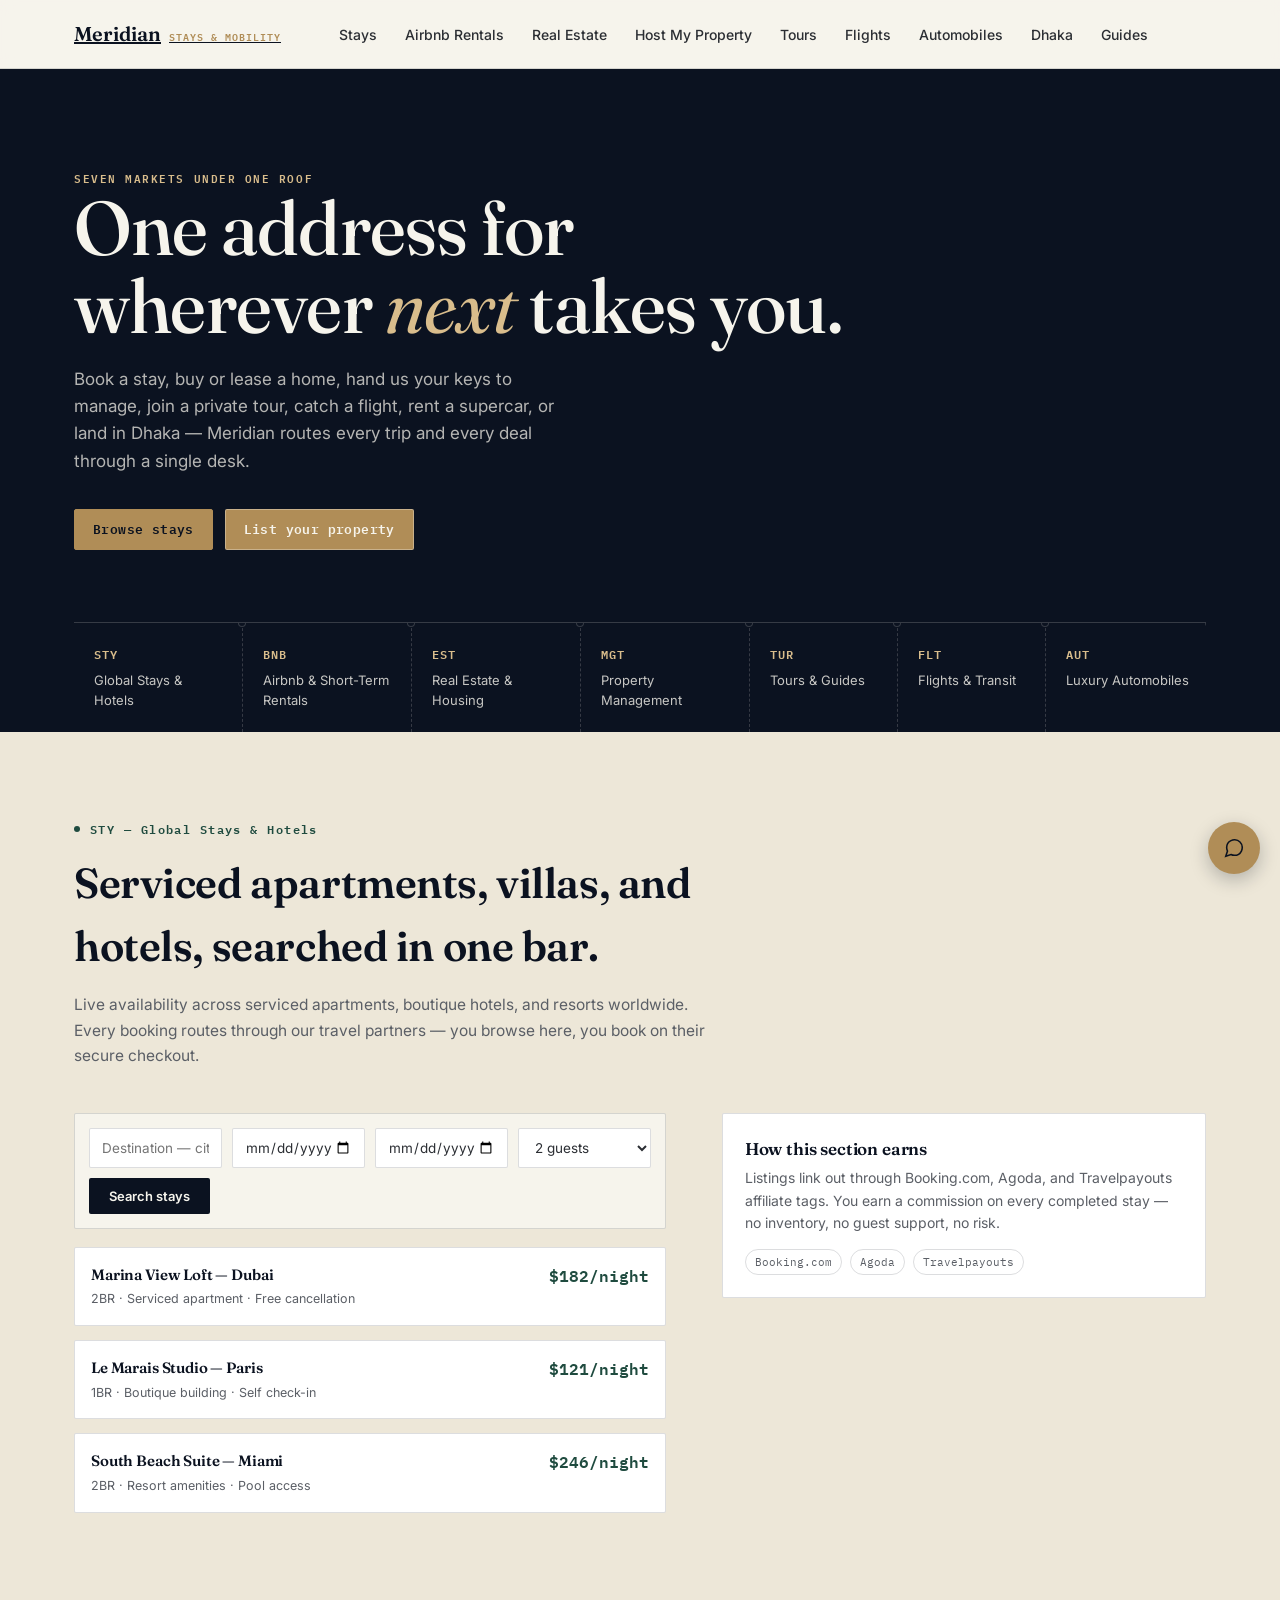
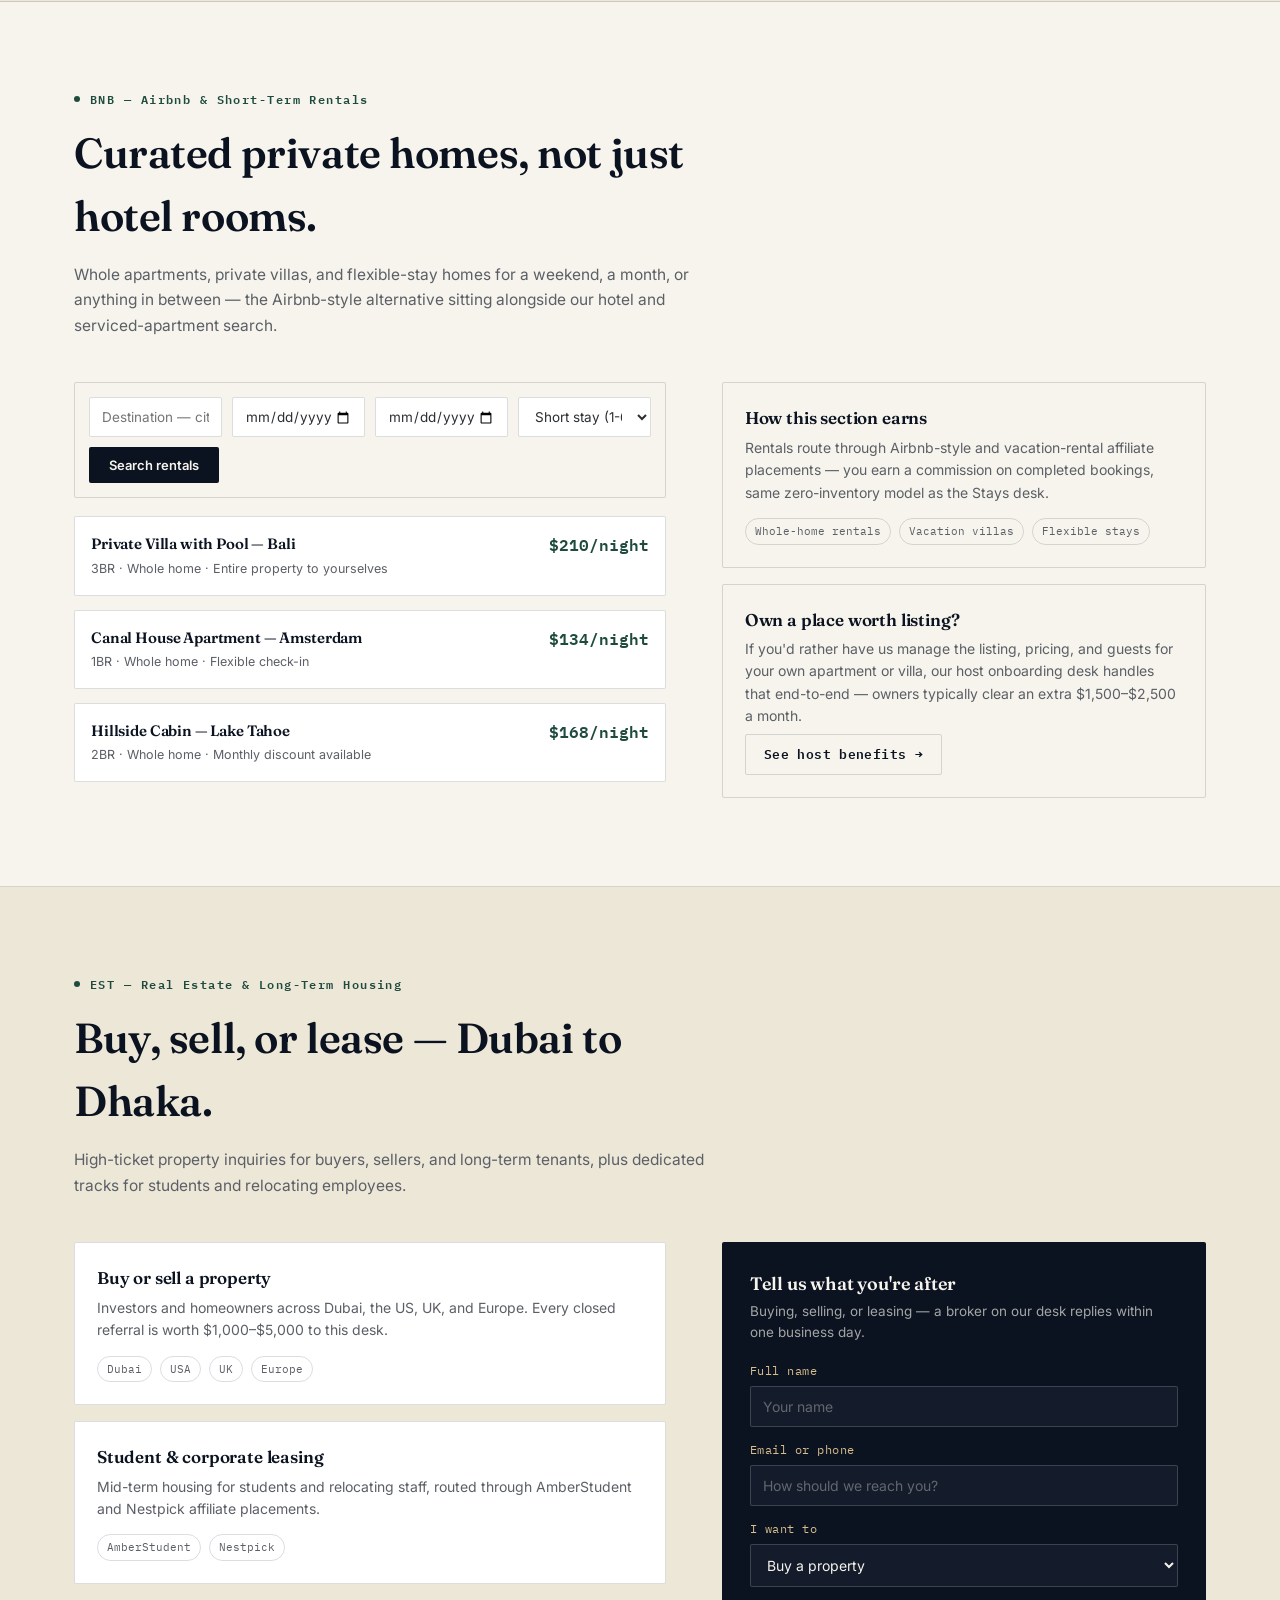
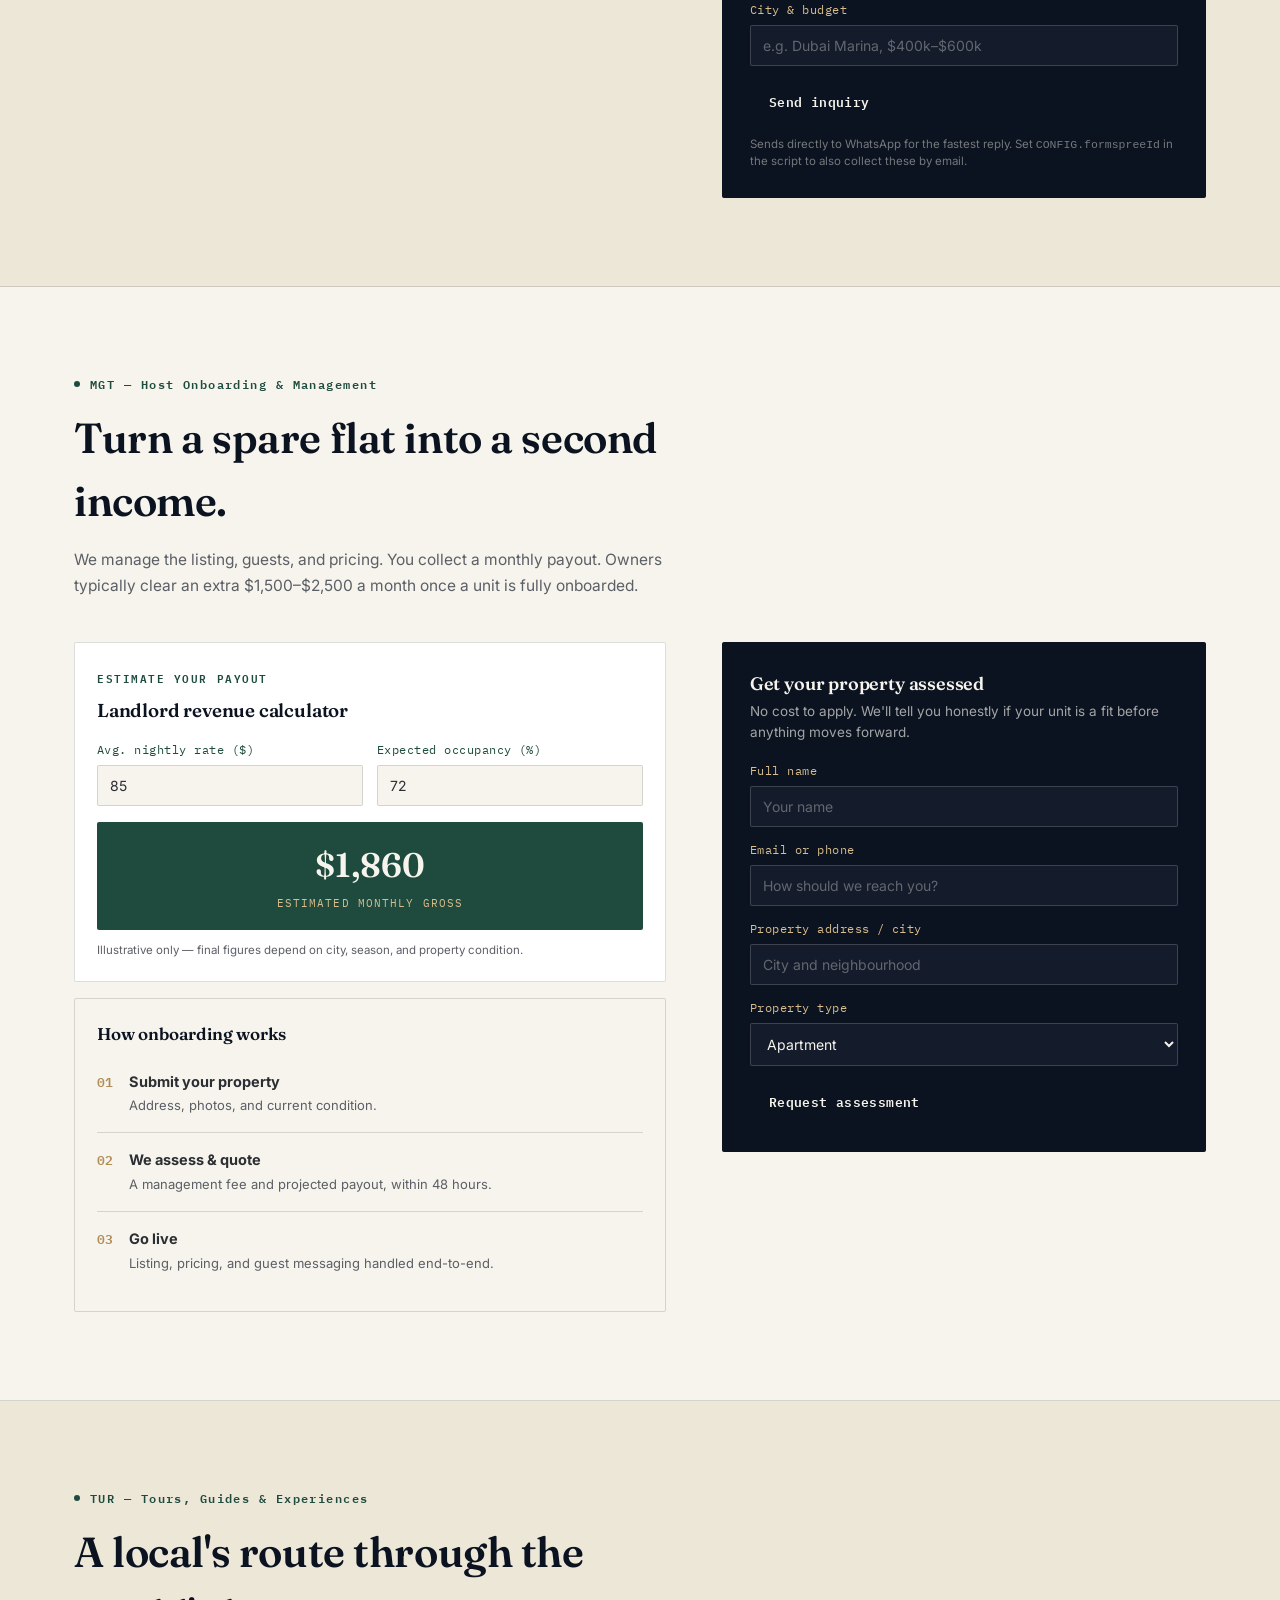
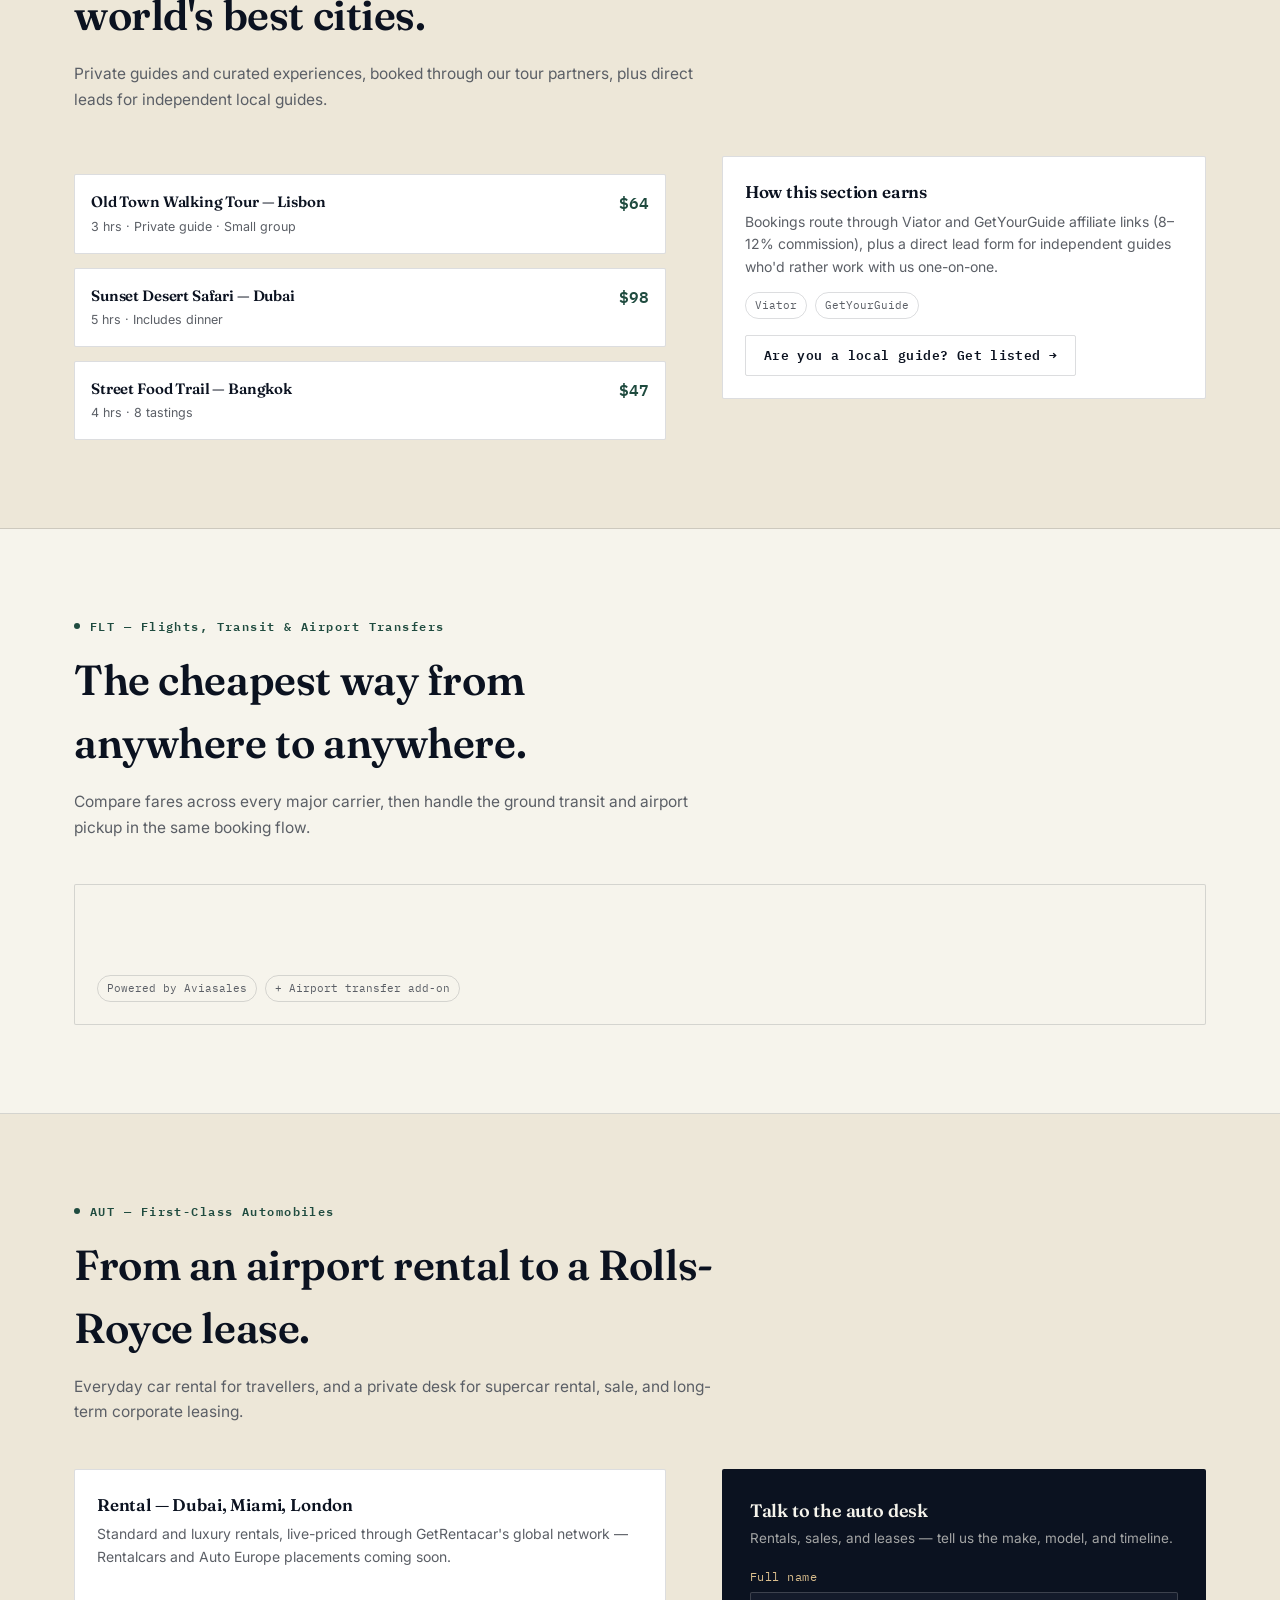
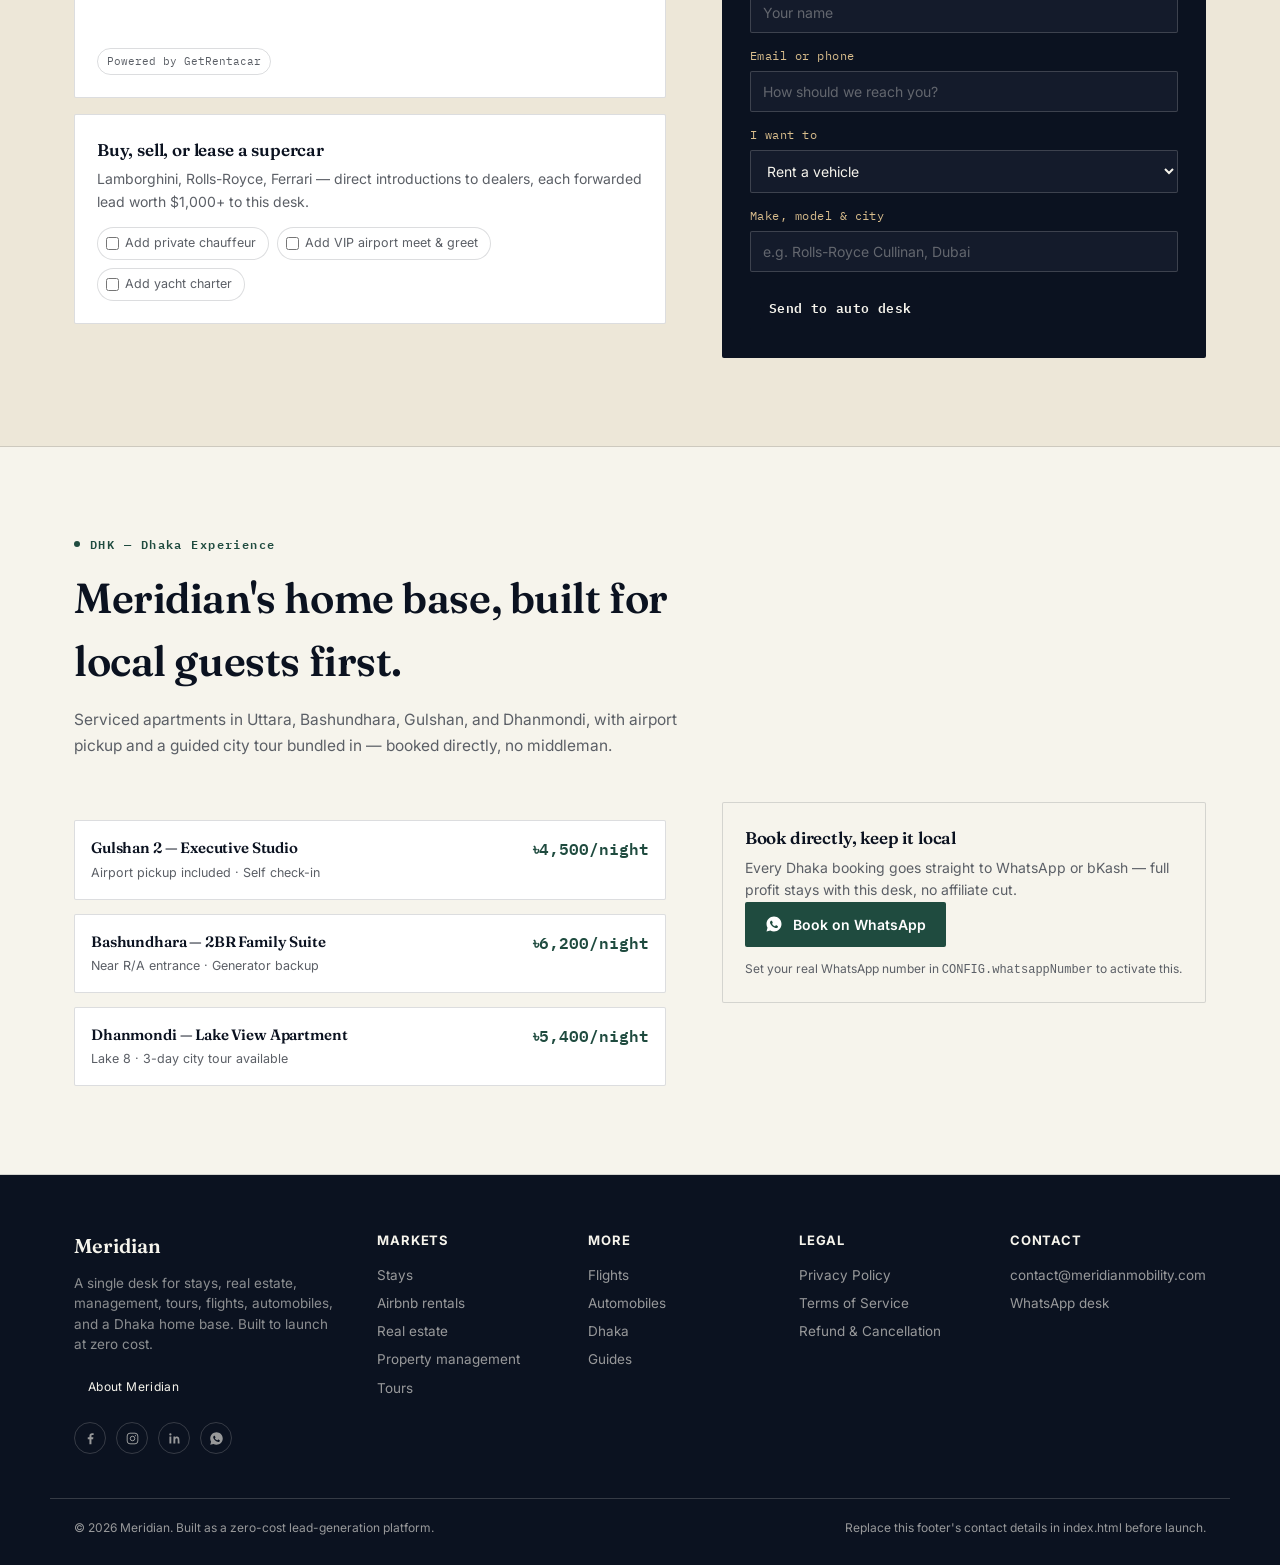
==== blog/index.html @ ae3a8603 "Updated blog folder" ====
<!DOCTYPE html>
<html lang="en">
<head>
<meta charset="UTF-8" />
<meta name="viewport" content="width=device-width, initial-scale=1.0, viewport-fit=cover" />
<title>Meridian — Global Stays, Real Estate &amp; Mobility</title>
<meta name="description" content="Seven markets, one address. Global stays, real estate, property management, tours, flights, luxury automobiles, and a Dhaka home base." />
<meta name="theme-color" content="#0B1220" />
<link rel="manifest" href="manifest.json" />
<link rel="icon" href="icon-192.png" />
<link rel="apple-touch-icon" href="icon-192.png" />
<meta name="apple-mobile-web-app-capable" content="yes" />
<meta name="apple-mobile-web-app-status-bar-style" content="black-translucent" />
<link rel="preconnect" href="https://fonts.googleapis.com" />
<link rel="preconnect" href="https://fonts.gstatic.com" crossorigin />
<link href="https://fonts.googleapis.com/css2?family=Fraunces:ital,opsz,wght@0,9..144,400;0,9..144,600;1,9..144,500&family=Inter:wght@400;500;600;700&family=IBM+Plex+Mono:wght@500;600&display=swap" rel="stylesheet" />
<style>
/* ============================================================
   DESIGN TOKENS
   Rename "Meridian" via find/replace to change brand identity.
   ============================================================ */
:root{
  --ink:#0B1220;
  --ink-soft:#141B2B;
  --paper:#F6F4EC;
  --paper-dim:#EDE7D8;
  --brass:#B08D57;
  --brass-light:#D9BD8C;
  --emerald:#1F4B3F;
  --emerald-light:#2F6B58;
  --slate:#2B2E33;
  --slate-soft:#5B5F66;
  --rule: rgba(11,18,32,0.14);
  --rule-light: rgba(246,244,236,0.18);
  --radius: 2px;
  --display: 'Fraunces', serif;
  --body: 'Inter', -apple-system, sans-serif;
  --mono: 'IBM Plex Mono', monospace;
}

*{box-sizing:border-box; margin:0; padding:0;}
html{scroll-behavior:smooth;}
@media (prefers-reduced-motion: reduce){
  html{scroll-behavior:auto;}
  *{animation-duration:0.001ms !important; animation-iteration-count:1 !important; transition-duration:0.001ms !important;}
}
body{
  font-family:var(--body);
  background:var(--paper);
  color:var(--slate);
  line-height:1.5;
  -webkit-font-smoothing:antialiased;
  padding-bottom:64px; /* space for mobile bottom nav */
}
@media (min-width:900px){ body{ padding-bottom:0; } }

img{max-width:100%; display:block;}
a{color:inherit;}
button{font-family:inherit; cursor:pointer;}
:focus-visible{outline:2px solid var(--brass); outline-offset:2px;}

.wrap{max-width:1180px; margin:0 auto; padding:0 24px;}
.eyebrow{
  font-family:var(--mono); font-size:11px; letter-spacing:.14em; text-transform:uppercase;
  color:var(--brass); font-weight:600;
}
h1,h2,h3{font-family:var(--display); font-weight:600; letter-spacing:-0.01em; color:var(--ink);}
.rule{height:1px; background:var(--rule); border:0;}

/* ---------- Header ---------- */
header.site{
  position:sticky; top:0; z-index:50;
  background:rgba(246,244,236,0.92); backdrop-filter:blur(8px);
  border-bottom:1px solid var(--rule);
}
.nav-row{display:flex; align-items:center; justify-content:space-between; height:68px;}
.brand{font-family:var(--display); font-size:20px; font-weight:600; color:var(--ink); display:flex; align-items:baseline; gap:8px;}
.brand small{font-family:var(--mono); font-size:10px; letter-spacing:.1em; color:var(--brass); text-transform:uppercase;}
nav.primary{display:none; gap:28px;}
nav.primary a{font-size:14px; font-weight:500; color:var(--slate); text-decoration:none; position:relative; padding:4px 0;}
nav.primary a:hover{color:var(--ink);}
@media (min-width:900px){ nav.primary{display:flex;} }
.cta-btn{
  font-size:13px; font-weight:600; font-family:var(--mono); letter-spacing:.03em;
  background:var(--ink); color:var(--paper); border:1px solid var(--ink);
  padding:10px 18px; border-radius:var(--radius); text-decoration:none; display:inline-flex; align-items:center; gap:8px;
  transition:background .15s ease, transform .15s ease;
}
.cta-btn:hover{background:var(--emerald); border-color:var(--emerald);}
.cta-btn.ghost{background:transparent; color:var(--ink);}
.cta-btn.ghost:hover{background:var(--ink); color:var(--paper);}
.menu-toggle{display:flex; background:none; border:1px solid var(--rule); padding:8px 10px; border-radius:var(--radius);}
@media (min-width:900px){ .menu-toggle{display:none;} }

/* ---------- Hero ---------- */
.hero{position:relative; overflow:hidden; background:var(--ink); color:var(--paper); padding:96px 0 0;}
.hero .wrap{position:relative; z-index:2;}
.hero-routes{position:absolute; inset:0; opacity:.35; z-index:1;}
.hero h1{
  color:var(--paper); font-size:clamp(38px,7vw,76px); line-height:1.02; max-width:16ch;
  font-weight:500;
}
.hero h1 em{font-style:italic; color:var(--brass-light); font-weight:400;}
.hero p.lede{
  font-size:17px; color:rgba(246,244,236,0.72); max-width:46ch; margin-top:22px; line-height:1.6;
}
.hero-actions{display:flex; flex-wrap:wrap; gap:12px; margin-top:34px;}
.hero .cta-btn{background:var(--brass); border-color:var(--brass); color:var(--ink);}
.hero .cta-btn:hover{background:var(--brass-light); border-color:var(--brass-light);}
.hero .cta-btn.ghost{border-color:rgba(246,244,236,0.35); color:var(--paper);}
.hero .cta-btn.ghost:hover{background:rgba(246,244,236,0.1); color:var(--paper);}

/* ---------- Manifest strip (signature element) ---------- */
.manifest-strip{
  margin-top:72px; border-top:1px solid var(--rule-light);
  display:flex; overflow-x:auto; scrollbar-width:none;
}
.manifest-strip::-webkit-scrollbar{display:none;}
.manifest-strip a{
  flex:0 0 auto; min-width:148px; padding:18px 20px 22px; text-decoration:none;
  border-right:1px dashed var(--rule-light); color:var(--paper);
  position:relative; transition:background .15s ease;
}
.manifest-strip a:hover{background:rgba(246,244,236,0.06);}
.manifest-strip .code{font-family:var(--mono); font-size:12px; letter-spacing:.1em; color:var(--brass-light); font-weight:600;}
.manifest-strip .label{font-size:13px; margin-top:6px; color:rgba(246,244,236,0.8); max-width:16ch;}
.manifest-strip .stub-hole{
  position:absolute; top:-4px; right:-4px; width:8px; height:8px; border-radius:50%;
  background:var(--ink); border:1px solid var(--rule-light);
}

/* ---------- Sections ---------- */
section.market{padding:88px 0; border-bottom:1px solid var(--rule);}
section.market:nth-of-type(even){background:var(--paper-dim);}
.market-head{display:flex; flex-direction:column; gap:14px; max-width:640px; margin-bottom:44px;}
.market-code{
  display:inline-flex; align-items:center; gap:10px; font-family:var(--mono);
  font-size:12px; letter-spacing:.12em; color:var(--emerald); font-weight:600;
}
.market-code .dot{width:6px; height:6px; background:var(--emerald); border-radius:50%;}
.market-head h2{font-size:clamp(28px,3.4vw,42px); font-weight:600;}
.market-head p{color:var(--slate-soft); font-size:15.5px; line-height:1.65;}

.grid-2{display:grid; grid-template-columns:1fr; gap:36px;}
@media (min-width:900px){ .grid-2{grid-template-columns:1.1fr 0.9fr; gap:56px; align-items:start;} }

.card{
  background:var(--paper); border:1px solid var(--rule); border-radius:var(--radius); padding:22px;
}
section.market:nth-of-type(even) .card{background:#fff;}
.card + .card{margin-top:16px;}
.card h3{font-size:17px; margin-bottom:6px;}
.card p{font-size:14px; color:var(--slate-soft); line-height:1.6;}
.tag-row{display:flex; flex-wrap:wrap; gap:8px; margin-top:14px;}
.tag{font-family:var(--mono); font-size:11px; padding:4px 9px; border:1px solid var(--rule); border-radius:20px; color:var(--slate-soft);}

.filter-bar{display:flex; flex-wrap:wrap; gap:10px; background:var(--paper); border:1px solid var(--rule); padding:14px; border-radius:var(--radius);}
.filter-bar select, .filter-bar input{
  flex:1; min-width:120px; padding:10px 12px; border:1px solid var(--rule); border-radius:var(--radius);
  font-family:var(--body); font-size:13.5px; background:#fff; color:var(--slate);
}
.filter-bar button{
  padding:10px 20px; background:var(--ink); color:var(--paper); border:none; border-radius:var(--radius);
  font-size:13px; font-weight:600;
}

.prop-list{display:grid; gap:14px; margin-top:18px;}
.prop-card{border:1px solid var(--rule); background:#fff; padding:16px; border-radius:var(--radius); display:flex; justify-content:space-between; gap:14px;}
.prop-card .meta{font-size:12.5px; color:var(--slate-soft); margin-top:4px;}
.prop-card .price{font-family:var(--mono); font-weight:600; color:var(--emerald); white-space:nowrap;}

/* ---------- Lead form ---------- */
.lead-form{background:var(--ink); color:var(--paper); padding:28px; border-radius:var(--radius);}
.lead-form h3{color:var(--paper); font-size:18px; margin-bottom:4px;}
.lead-form p.sub{color:rgba(246,244,236,0.65); font-size:13.5px; margin-bottom:20px;}
.field{margin-bottom:14px;}
.field label{display:block; font-size:12px; font-family:var(--mono); letter-spacing:.04em; color:var(--brass-light); margin-bottom:6px;}
.field input, .field select, .field textarea{
  width:100%; padding:11px 12px; background:var(--ink-soft); border:1px solid rgba(246,244,236,0.18);
  border-radius:var(--radius); color:var(--paper); font-family:var(--body); font-size:14px;
}
.field input::placeholder, .field textarea::placeholder{color:rgba(246,244,236,0.35);}
.field textarea{resize:vertical; min-height:70px;}
.form-actions{display:flex; flex-wrap:wrap; gap:10px; margin-top:6px;}
.form-note{font-size:11.5px; color:rgba(246,244,236,0.45); margin-top:12px; line-height:1.5;}
.toast{
  margin-top:14px; padding:10px 12px; border-radius:var(--radius); font-size:13px;
  background:rgba(47,107,88,0.18); border:1px solid var(--emerald-light); color:var(--brass-light); display:none;
}
.toast.show{display:block;}

/* ---------- Calculator (Section 3) ---------- */
.calc{background:#fff; border:1px solid var(--rule); border-radius:var(--radius); padding:22px;}
.calc-row{display:grid; grid-template-columns:1fr 1fr; gap:14px; margin-bottom:16px;}
.calc-row .field{margin-bottom:0;}
.calc-row .field input{background:var(--paper); color:var(--slate); border-color:var(--rule);}
.calc-row .field label{color:var(--emerald);}
.calc-result{background:var(--emerald); color:var(--paper); padding:18px; border-radius:var(--radius); text-align:center;}
.calc-result .num{font-family:var(--display); font-size:34px; font-weight:600;}
.calc-result .cap{font-family:var(--mono); font-size:11px; letter-spacing:.1em; text-transform:uppercase; color:var(--brass-light); margin-top:4px;}

/* ---------- Process steps (real sequence) ---------- */
.steps{display:grid; gap:0; margin-top:8px;}
.step{display:flex; gap:16px; padding:16px 0; border-top:1px solid var(--rule);}
.step:first-child{border-top:none;}
.step .n{font-family:var(--mono); font-size:13px; color:var(--brass); font-weight:600; padding-top:2px;}
.step h4{font-size:14.5px; margin-bottom:3px;}
.step p{font-size:13px; color:var(--slate-soft);}

/* ---------- Upsell chips ---------- */
.upsell{display:flex; flex-wrap:wrap; gap:8px; margin-top:14px;}
.upsell label{
  display:flex; align-items:center; gap:6px; font-size:12.5px; border:1px solid var(--rule);
  border-radius:20px; padding:6px 12px 6px 8px; cursor:pointer; color:var(--slate-soft);
  background:var(--paper);
}
section.market:nth-of-type(even) .upsell label{background:#fff;}
.upsell input{accent-color:var(--emerald);}

/* ---------- Dhaka WhatsApp CTA ---------- */
.wa-cta{
  display:inline-flex; align-items:center; gap:10px; background:#1F4B3F; color:#fff; padding:12px 20px;
  border-radius:var(--radius); text-decoration:none; font-weight:600; font-size:14px;
}
.wa-cta:hover{background:var(--emerald-light);}

/* ---------- Footer ---------- */
footer.site{background:var(--ink); color:rgba(246,244,236,0.6); padding:56px 0 28px;}
footer.site h4{color:var(--paper); font-family:var(--body); font-size:13px; letter-spacing:.06em; text-transform:uppercase; margin-bottom:14px;}
.foot-grid{display:grid; grid-template-columns:1fr; gap:36px;}
@media (min-width:800px){ .foot-grid{grid-template-columns:1.3fr 0.85fr 0.85fr 0.85fr 0.85fr;} }
.foot-social{display:flex; gap:10px; margin-top:18px;}
.foot-social a{
  width:32px; height:32px; border:1px solid var(--rule-light); border-radius:50%;
  display:flex; align-items:center; justify-content:center; color:rgba(246,244,236,0.65);
  transition:border-color .15s ease, color .15s ease;
}
.foot-social a:hover{border-color:var(--brass); color:var(--brass-light);}
.foot-social svg{width:15px; height:15px;}
.foot-grid ul{list-style:none;}
.foot-grid li{margin-bottom:8px; font-size:13.5px;}
.foot-grid a{text-decoration:none; color:inherit;}
.foot-grid a:hover{color:var(--brass-light);}
.foot-grid button{background:none; border:none; padding:0; font:inherit; font-size:13.5px; color:inherit; text-align:left;}
.foot-grid button:hover{color:var(--brass-light);}
.foot-bottom{margin-top:44px; padding-top:20px; border-top:1px solid var(--rule-light); font-size:12px; display:flex; flex-wrap:wrap; justify-content:space-between; gap:10px;}

/* ---------- Mobile bottom nav ---------- */
.bottom-nav{
  position:fixed; bottom:0; left:0; right:0; z-index:60; background:var(--ink); border-top:1px solid var(--rule-light);
  display:flex; justify-content:space-around; padding:8px 6px calc(8px + env(safe-area-inset-bottom));
}
@media (min-width:900px){ .bottom-nav{display:none;} }
.bottom-nav a{
  display:flex; flex-direction:column; align-items:center; gap:3px; text-decoration:none; color:rgba(246,244,236,0.55);
  font-size:9.5px; font-family:var(--mono); letter-spacing:.01em; padding:4px 3px; flex:1; min-width:0;
}
.bottom-nav a.active{color:var(--brass-light);}
.bottom-nav svg{width:20px; height:20px;}

/* ---------- Mobile menu drawer ---------- */
.mobile-drawer{
  position:fixed; inset:0; background:var(--ink); z-index:70; transform:translateX(100%);
  transition:transform .25s ease; display:flex; flex-direction:column; padding:24px;
}
.mobile-drawer.open{transform:translateX(0);}
.mobile-drawer .close{align-self:flex-end; background:none; border:none; color:var(--paper); font-size:22px;}
.mobile-drawer nav{display:flex; flex-direction:column; gap:22px; margin-top:36px;}
.mobile-drawer a{color:var(--paper); text-decoration:none; font-family:var(--display); font-size:26px;}

/* ---------- Chat widget ---------- */
.chat-launcher{
  position:fixed; right:20px; bottom:80px; z-index:55; width:52px; height:52px; border-radius:50%;
  background:var(--brass); border:none; color:var(--ink); display:flex; align-items:center; justify-content:center;
  box-shadow:0 6px 18px rgba(11,18,32,0.25);
}
@media (min-width:900px){ .chat-launcher{bottom:26px;} }
.chat-panel{
  position:fixed; right:16px; bottom:140px; z-index:56; width:min(320px, calc(100vw - 32px)); max-height:60vh;
  background:#fff; border:1px solid var(--rule); border-radius:var(--radius); box-shadow:0 20px 40px rgba(11,18,32,0.2);
  display:none; flex-direction:column; overflow:hidden;
}
@media (min-width:900px){ .chat-panel{bottom:90px;} }
.chat-panel.open{display:flex;}
.chat-head{background:var(--ink); color:var(--paper); padding:14px 16px;}
.chat-head .eyebrow{color:var(--brass-light);}
.chat-head h4{font-family:var(--display); font-size:16px; color:var(--paper); margin-top:2px;}
.chat-body{padding:14px 16px; overflow-y:auto; flex:1; display:flex; flex-direction:column; gap:10px;}
.chat-msg{font-size:13px; background:var(--paper-dim); padding:9px 12px; border-radius:var(--radius); max-width:90%;}
.chat-msg.bot{align-self:flex-start;}
.chat-msg.user{align-self:flex-end; background:var(--emerald); color:#fff;}
.chat-options{display:flex; flex-direction:column; gap:6px; padding:0 16px 14px;}
.chat-options button{
  text-align:left; font-size:12.5px; padding:8px 10px; border:1px solid var(--rule); background:#fff;
  border-radius:var(--radius); color:var(--slate);
}
.chat-options button:hover{border-color:var(--brass);}

/* ---------- Reveal on scroll ---------- */
.reveal{opacity:0; transform:translateY(14px); transition:opacity .5s ease, transform .5s ease;}
.reveal.in{opacity:1; transform:translateY(0);}

/* ---------- Modal (Legal pages / About Meridian) ---------- */
.modal-overlay{
  position:fixed; inset:0; background:rgba(11,18,32,0.6); z-index:80;
  display:none; align-items:flex-start; justify-content:center; padding:6vh 20px; overflow-y:auto;
}
.modal-overlay.open{display:flex;}
.modal-box{
  background:var(--paper); border-radius:var(--radius); max-width:640px; width:100%;
  padding:36px; position:relative; margin-bottom:6vh;
}
.modal-box .modal-close{
  position:absolute; top:18px; right:18px; background:none; border:none; font-size:22px; color:var(--slate-soft); line-height:1;
}
.modal-box h2{font-size:24px; margin-bottom:6px;}
.modal-box .eyebrow{display:block; margin-bottom:10px;}
.modal-box h3{font-size:15px; margin:20px 0 6px; color:var(--ink);}
.modal-box p, .modal-box li{font-size:13.5px; color:var(--slate-soft); line-height:1.7;}
.modal-box ul{padding-left:18px; margin:8px 0;}
</style>
<!-- Travelpayouts Drive — auto-monetizes travel-related links/content on this page -->
<script nowprocket data-noptimize="1" data-cfasync="false" data-wpfc-render="false" seraph-accel-crit="1" data-no-defer="1">
  (function () {
      var script = document.createElement("script");
      script.async = 1;
      script.src = 'https://emrldtp.cc/NTU2MDcw.js?t=556070';
      document.head.appendChild(script);
  })();
</script>
</head>
<body>

<!-- ===================== HEADER ===================== -->
<header class="site">
  <div class="wrap nav-row">
    <a href="#top" class="brand">Meridian <small>Stays &amp; Mobility</small></a>
    <nav class="primary">
      <a href="#stays">Stays</a>
      <a href="#bnb">Airbnb Rentals</a>
      <a href="#estate">Real Estate</a>
      <a href="#hosting">Host My Property</a>
      <a href="#tours">Tours</a>
      <a href="#flights">Flights</a>
      <a href="#autos">Automobiles</a>
      <a href="#dhaka">Dhaka</a>
      <a href="blog/index.html">Guides</a>
    </nav>
    <div style="display:flex; align-items:center; gap:10px;">
      <a href="#hosting" class="cta-btn ghost" style="display:none" id="desktopCta">List a property</a>
      <button class="menu-toggle" id="menuToggle" aria-label="Open menu">
        <svg width="20" height="20" viewBox="0 0 20 20" fill="none"><path d="M2 5h16M2 10h16M2 15h16" stroke="#0B1220" stroke-width="1.6" stroke-linecap="round"/></svg>
      </button>
    </div>
  </div>
</header>

<div class="mobile-drawer" id="mobileDrawer">
  <button class="close" id="drawerClose" aria-label="Close menu">&times;</button>
  <nav>
    <a href="#stays">Stays</a>
    <a href="#bnb">Airbnb Rentals</a>
    <a href="#estate">Real Estate</a>
    <a href="#hosting">Host My Property</a>
    <a href="#tours">Tours</a>
    <a href="#flights">Flights</a>
    <a href="#autos">Automobiles</a>
    <a href="#dhaka">Dhaka</a>
    <a href="blog/index.html">Guides</a>
  </nav>
</div>

<!-- ===================== HERO ===================== -->
<section class="hero" id="top">
  <div class="wrap">
    <span class="eyebrow" style="color:var(--brass-light)">Seven markets under one roof</span>
    <h1>One address for wherever <em>next</em> takes you.</h1>
    <p class="lede">Book a stay, buy or lease a home, hand us your keys to manage, join a private tour, catch a flight, rent a supercar, or land in Dhaka — Meridian routes every trip and every deal through a single desk.</p>
    <div class="hero-actions">
      <a href="#stays" class="cta-btn">Browse stays</a>
      <a href="#hosting" class="cta-btn ghost">List your property</a>
    </div>
  </div>
  <!-- Signature element: manifest strip, styled as a row of route/ticket stubs -->
  <div class="wrap">
    <nav class="manifest-strip" aria-label="Section shortcuts">
      <a href="#stays"><span class="stub-hole"></span><span class="code">STY</span><div class="label">Global Stays &amp; Hotels</div></a>
      <a href="#bnb"><span class="stub-hole"></span><span class="code">BNB</span><div class="label">Airbnb &amp; Short-Term Rentals</div></a>
      <a href="#estate"><span class="stub-hole"></span><span class="code">EST</span><div class="label">Real Estate &amp; Housing</div></a>
      <a href="#hosting"><span class="stub-hole"></span><span class="code">MGT</span><div class="label">Property Management</div></a>
      <a href="#tours"><span class="stub-hole"></span><span class="code">TUR</span><div class="label">Tours &amp; Guides</div></a>
      <a href="#flights"><span class="stub-hole"></span><span class="code">FLT</span><div class="label">Flights &amp; Transit</div></a>
      <a href="#autos"><span class="stub-hole"></span><span class="code">AUT</span><div class="label">Luxury Automobiles</div></a>
      <a href="#dhaka"><span class="stub-hole"></span><span class="code">DHK</span><div class="label">Dhaka Experience</div></a>
    </nav>
  </div>
</section>

<!-- ===================== SECTION 1 — STAYS ===================== -->
<section class="market" id="stays">
  <div class="wrap">
    <div class="market-head reveal">
      <span class="market-code"><span class="dot"></span>STY — Global Stays &amp; Hotels</span>
      <h2>Serviced apartments, villas, and hotels, searched in one bar.</h2>
      <p>Live availability across serviced apartments, boutique hotels, and resorts worldwide. Every booking routes through our travel partners — you browse here, you book on their secure checkout.</p>
    </div>
    <div class="grid-2 reveal">
      <div>
        <div class="filter-bar">
          <input type="text" placeholder="Destination — city or neighbourhood" />
          <input type="date" aria-label="Check-in" />
          <input type="date" aria-label="Check-out" />
          <select aria-label="Guests"><option>2 guests</option><option>1 guest</option><option>3 guests</option><option>4+ guests</option></select>
          <button type="button" onclick="alert('Demo search — connect a Travelpayouts/Booking.com widget here to go live.')">Search stays</button>
        </div>
        <div class="prop-list">
          <div class="prop-card">
            <div><h3 style="font-size:15px">Marina View Loft — Dubai</h3><div class="meta">2BR · Serviced apartment · Free cancellation</div></div>
            <div class="price">$182/night</div>
          </div>
          <div class="prop-card">
            <div><h3 style="font-size:15px">Le Marais Studio — Paris</h3><div class="meta">1BR · Boutique building · Self check-in</div></div>
            <div class="price">$121/night</div>
          </div>
          <div class="prop-card">
            <div><h3 style="font-size:15px">South Beach Suite — Miami</h3><div class="meta">2BR · Resort amenities · Pool access</div></div>
            <div class="price">$246/night</div>
          </div>
        </div>
      </div>
      <div class="card">
        <h3>How this section earns</h3>
        <p>Listings link out through Booking.com, Agoda, and Travelpayouts affiliate tags. You earn a commission on every completed stay — no inventory, no guest support, no risk.</p>
        <div class="tag-row"><span class="tag">Booking.com</span><span class="tag">Agoda</span><span class="tag">Travelpayouts</span></div>
      </div>
    </div>
  </div>
</section>

<!-- ===================== SECTION 1B — AIRBNB & SHORT-TERM RENTALS ===================== -->
<section class="market" id="bnb">
  <div class="wrap">
    <div class="market-head reveal">
      <span class="market-code"><span class="dot"></span>BNB — Airbnb &amp; Short-Term Rentals</span>
      <h2>Curated private homes, not just hotel rooms.</h2>
      <p>Whole apartments, private villas, and flexible-stay homes for a weekend, a month, or anything in between — the Airbnb-style alternative sitting alongside our hotel and serviced-apartment search.</p>
    </div>
    <div class="grid-2 reveal">
      <div>
        <div class="filter-bar">
          <input type="text" placeholder="Destination — city or neighbourhood" />
          <input type="date" aria-label="Check-in" />
          <input type="date" aria-label="Check-out" />
          <select aria-label="Stay length"><option>Short stay (1-6 nights)</option><option>Weekly</option><option>Monthly</option></select>
          <button type="button" onclick="alert('Demo search — connect an Airbnb/Vrbo-style affiliate widget here to go live.')">Search rentals</button>
        </div>
        <div class="prop-list">
          <div class="prop-card">
            <div><h3 style="font-size:15px">Private Villa with Pool — Bali</h3><div class="meta">3BR · Whole home · Entire property to yourselves</div></div>
            <div class="price">$210/night</div>
          </div>
          <div class="prop-card">
            <div><h3 style="font-size:15px">Canal House Apartment — Amsterdam</h3><div class="meta">1BR · Whole home · Flexible check-in</div></div>
            <div class="price">$134/night</div>
          </div>
          <div class="prop-card">
            <div><h3 style="font-size:15px">Hillside Cabin — Lake Tahoe</h3><div class="meta">2BR · Whole home · Monthly discount available</div></div>
            <div class="price">$168/night</div>
          </div>
        </div>
      </div>
      <div>
        <div class="card">
          <h3>How this section earns</h3>
          <p>Rentals route through Airbnb-style and vacation-rental affiliate placements — you earn a commission on completed bookings, same zero-inventory model as the Stays desk.</p>
          <div class="tag-row"><span class="tag">Whole-home rentals</span><span class="tag">Vacation villas</span><span class="tag">Flexible stays</span></div>
        </div>
        <div class="card">
          <h3>Own a place worth listing?</h3>
          <p>If you'd rather have us manage the listing, pricing, and guests for your own apartment or villa, our host onboarding desk handles that end-to-end — owners typically clear an extra $1,500–$2,500 a month.</p>
          <a href="#hosting" class="cta-btn ghost" style="border-color:var(--rule); color:var(--ink); margin-top:6px;">See host benefits →</a>
        </div>
      </div>
    </div>
  </div>
</section>

<!-- ===================== SECTION 2 — REAL ESTATE ===================== -->
<section class="market" id="estate">
  <div class="wrap">
    <div class="market-head reveal">
      <span class="market-code"><span class="dot"></span>EST — Real Estate &amp; Long-Term Housing</span>
      <h2>Buy, sell, or lease — Dubai to Dhaka.</h2>
      <p>High-ticket property inquiries for buyers, sellers, and long-term tenants, plus dedicated tracks for students and relocating employees.</p>
    </div>
    <div class="grid-2 reveal">
      <div>
        <div class="card">
          <h3>Buy or sell a property</h3>
          <p>Investors and homeowners across Dubai, the US, UK, and Europe. Every closed referral is worth $1,000–$5,000 to this desk.</p>
          <div class="tag-row"><span class="tag">Dubai</span><span class="tag">USA</span><span class="tag">UK</span><span class="tag">Europe</span></div>
        </div>
        <div class="card">
          <h3>Student &amp; corporate leasing</h3>
          <p>Mid-term housing for students and relocating staff, routed through AmberStudent and Nestpick affiliate placements.</p>
          <div class="tag-row"><span class="tag">AmberStudent</span><span class="tag">Nestpick</span></div>
        </div>
      </div>
      <form class="lead-form" data-lead="Real Estate Inquiry">
        <h3>Tell us what you're after</h3>
        <p class="sub">Buying, selling, or leasing — a broker on our desk replies within one business day.</p>
        <div class="field"><label>Full name</label><input type="text" name="name" placeholder="Your name" required /></div>
        <div class="field"><label>Email or phone</label><input type="text" name="contact" placeholder="How should we reach you?" required /></div>
        <div class="field"><label>I want to</label>
          <select name="intent"><option>Buy a property</option><option>Sell a property</option><option>Lease long-term</option><option>Lease mid-term (student/corporate)</option></select>
        </div>
        <div class="field"><label>City &amp; budget</label><input type="text" name="details" placeholder="e.g. Dubai Marina, $400k–$600k" /></div>
        <div class="form-actions">
          <button type="submit" class="cta-btn">Send inquiry</button>
        </div>
        <div class="toast" role="status"></div>
        <p class="form-note">Sends directly to WhatsApp for the fastest reply. Set <code>CONFIG.formspreeId</code> in the script to also collect these by email.</p>
      </form>
    </div>
  </div>
</section>

<!-- ===================== SECTION 3 — B2B PROPERTY MANAGEMENT ===================== -->
<section class="market" id="hosting">
  <div class="wrap">
    <div class="market-head reveal">
      <span class="market-code"><span class="dot"></span>MGT — Host Onboarding &amp; Management</span>
      <h2>Turn a spare flat into a second income.</h2>
      <p>We manage the listing, guests, and pricing. You collect a monthly payout. Owners typically clear an extra $1,500–$2,500 a month once a unit is fully onboarded.</p>
    </div>
    <div class="grid-2 reveal">
      <div>
        <div class="calc">
          <span class="eyebrow" style="color:var(--emerald)">Estimate your payout</span>
          <h3 style="margin:8px 0 16px;">Landlord revenue calculator</h3>
          <div class="calc-row">
            <div class="field"><label>Avg. nightly rate ($)</label><input type="number" id="calcRate" value="85" min="0" /></div>
            <div class="field"><label>Expected occupancy (%)</label><input type="number" id="calcOcc" value="72" min="0" max="100" /></div>
          </div>
          <div class="calc-result">
            <div class="num" id="calcOut">$1,854</div>
            <div class="cap">Estimated monthly gross</div>
          </div>
          <p style="font-size:11.5px; color:var(--slate-soft); margin-top:12px;">Illustrative only — final figures depend on city, season, and property condition.</p>
        </div>
        <div class="card" style="margin-top:16px;">
          <h3>How onboarding works</h3>
          <div class="steps">
            <div class="step"><span class="n">01</span><div><h4>Submit your property</h4><p>Address, photos, and current condition.</p></div></div>
            <div class="step"><span class="n">02</span><div><h4>We assess &amp; quote</h4><p>A management fee and projected payout, within 48 hours.</p></div></div>
            <div class="step"><span class="n">03</span><div><h4>Go live</h4><p>Listing, pricing, and guest messaging handled end-to-end.</p></div></div>
          </div>
        </div>
      </div>
      <form class="lead-form" data-lead="Host Onboarding">
        <h3>Get your property assessed</h3>
        <p class="sub">No cost to apply. We'll tell you honestly if your unit is a fit before anything moves forward.</p>
        <div class="field"><label>Full name</label><input type="text" name="name" placeholder="Your name" required /></div>
        <div class="field"><label>Email or phone</label><input type="text" name="contact" placeholder="How should we reach you?" required /></div>
        <div class="field"><label>Property address / city</label><input type="text" name="details" placeholder="City and neighbourhood" required /></div>
        <div class="field"><label>Property type</label>
          <select name="intent"><option>Apartment</option><option>Villa / house</option><option>Studio</option><option>Multiple units</option></select>
        </div>
        <div class="form-actions">
          <button type="submit" class="cta-btn">Request assessment</button>
        </div>
        <div class="toast" role="status"></div>
      </form>
    </div>
  </div>
</section>

<!-- ===================== SECTION 4 — TOURS ===================== -->
<section class="market" id="tours">
  <div class="wrap">
    <div class="market-head reveal">
      <span class="market-code"><span class="dot"></span>TUR — Tours, Guides &amp; Experiences</span>
      <h2>A local's route through the world's best cities.</h2>
      <p>Private guides and curated experiences, booked through our tour partners, plus direct leads for independent local guides.</p>
    </div>
    <div class="grid-2 reveal">
      <div class="prop-list">
        <div class="prop-card"><div><h3 style="font-size:15px">Old Town Walking Tour — Lisbon</h3><div class="meta">3 hrs · Private guide · Small group</div></div><div class="price">$64</div></div>
        <div class="prop-card"><div><h3 style="font-size:15px">Sunset Desert Safari — Dubai</h3><div class="meta">5 hrs · Includes dinner</div></div><div class="price">$98</div></div>
        <div class="prop-card"><div><h3 style="font-size:15px">Street Food Trail — Bangkok</h3><div class="meta">4 hrs · 8 tastings</div></div><div class="price">$47</div></div>
      </div>
      <div class="card">
        <h3>How this section earns</h3>
        <p>Bookings route through Viator and GetYourGuide affiliate links (8–12% commission), plus a direct lead form for independent guides who'd rather work with us one-on-one.</p>
        <div class="tag-row"><span class="tag">Viator</span><span class="tag">GetYourGuide</span></div>
        <a href="#" class="cta-btn ghost" style="margin-top:16px; border-color:var(--rule); color:var(--ink);" onclick="event.preventDefault(); document.getElementById('estate').scrollIntoView()">Are you a local guide? Get listed →</a>
      </div>
    </div>
  </div>
</section>

<!-- ===================== SECTION 5 — FLIGHTS ===================== -->
<section class="market" id="flights">
  <div class="wrap">
    <div class="market-head reveal">
      <span class="market-code"><span class="dot"></span>FLT — Flights, Transit &amp; Airport Transfers</span>
      <h2>The cheapest way from anywhere to anywhere.</h2>
      <p>Compare fares across every major carrier, then handle the ground transit and airport pickup in the same booking flow.</p>
    </div>
    <div class="card reveal">
      <div style="min-height:52px;">
        <script async src="https://tpembd.com/content?currency=usd&trs=556070&shmarker=757507&show_hotels=true&powered_by=true&locale=en&searchUrl=www.aviasales.com%2Fsearch&primary_override=%2332a8dd&color_button=%2332a8dd&color_icons=%2332a8dd&dark=%23262626&light=%23FFFFFF&secondary=%23FFFFFF&special=%23C4C4C4&color_focused=%2332a8dd&border_radius=5&no_labels=&plain=false&promo_id=7879&campaign_id=100" charset="utf-8"></script>
      </div>
      <div class="tag-row" style="margin-top:16px;"><span class="tag">Powered by Aviasales</span><span class="tag">+ Airport transfer add-on</span></div>
    </div>
  </div>
</section>

<!-- ===================== SECTION 6 — AUTOMOBILES ===================== -->
<section class="market" id="autos">
  <div class="wrap">
    <div class="market-head reveal">
      <span class="market-code"><span class="dot"></span>AUT — First-Class Automobiles</span>
      <h2>From an airport rental to a Rolls-Royce lease.</h2>
      <p>Everyday car rental for travellers, and a private desk for supercar rental, sale, and long-term corporate leasing.</p>
    </div>
    <div class="grid-2 reveal">
      <div>
        <div class="card">
          <h3>Rental — Dubai, Miami, London</h3>
          <p>Standard and luxury rentals, live-priced through GetRentacar's global network — Rentalcars and Auto Europe placements coming soon.</p>
          <div style="margin-top:14px; min-height:52px;">
            <script src="https://tp.media/content?campaign_id=222&promo_id=8813&shmarker=757507&trs=556070" charset="utf-8"></script>
          </div>
          <div class="tag-row" style="margin-top:14px;"><span class="tag">Powered by GetRentacar</span></div>
        </div>
        <div class="card">
          <h3>Buy, sell, or lease a supercar</h3>
          <p>Lamborghini, Rolls-Royce, Ferrari — direct introductions to dealers, each forwarded lead worth $1,000+ to this desk.</p>
          <div class="upsell">
            <label><input type="checkbox" /> Add private chauffeur</label>
            <label><input type="checkbox" /> Add VIP airport meet &amp; greet</label>
            <label><input type="checkbox" /> Add yacht charter</label>
          </div>
        </div>
      </div>
      <form class="lead-form" data-lead="Luxury Automobile Inquiry">
        <h3>Talk to the auto desk</h3>
        <p class="sub">Rentals, sales, and leases — tell us the make, model, and timeline.</p>
        <div class="field"><label>Full name</label><input type="text" name="name" placeholder="Your name" required /></div>
        <div class="field"><label>Email or phone</label><input type="text" name="contact" placeholder="How should we reach you?" required /></div>
        <div class="field"><label>I want to</label>
          <select name="intent"><option>Rent a vehicle</option><option>Buy a vehicle</option><option>Sell a vehicle</option><option>Corporate lease</option></select>
        </div>
        <div class="field"><label>Make, model &amp; city</label><input type="text" name="details" placeholder="e.g. Rolls-Royce Cullinan, Dubai" /></div>
        <div class="form-actions"><button type="submit" class="cta-btn">Send to auto desk</button></div>
        <div class="toast" role="status"></div>
      </form>
    </div>
  </div>
</section>

<!-- ===================== SECTION 7 — DHAKA ===================== -->
<section class="market" id="dhaka">
  <div class="wrap">
    <div class="market-head reveal">
      <span class="market-code"><span class="dot"></span>DHK — Dhaka Experience</span>
      <h2>Meridian's home base, built for local guests first.</h2>
      <p>Serviced apartments in Uttara, Bashundhara, Gulshan, and Dhanmondi, with airport pickup and a guided city tour bundled in — booked directly, no middleman.</p>
    </div>
    <div class="grid-2 reveal">
      <div class="prop-list">
        <div class="prop-card"><div><h3 style="font-size:15px">Gulshan 2 — Executive Studio</h3><div class="meta">Airport pickup included · Self check-in</div></div><div class="price">৳4,500/night</div></div>
        <div class="prop-card"><div><h3 style="font-size:15px">Bashundhara — 2BR Family Suite</h3><div class="meta">Near R/A entrance · Generator backup</div></div><div class="price">৳6,200/night</div></div>
        <div class="prop-card"><div><h3 style="font-size:15px">Dhanmondi — Lake View Apartment</h3><div class="meta">Lake 8 · 3-day city tour available</div></div><div class="price">৳5,400/night</div></div>
      </div>
      <div class="card">
        <h3>Book directly, keep it local</h3>
        <p>Every Dhaka booking goes straight to WhatsApp or bKash — full profit stays with this desk, no affiliate cut.</p>
        <a class="wa-cta" id="dhakaWa" href="#" target="_blank" rel="noopener">
          <svg width="18" height="18" viewBox="0 0 24 24" fill="currentColor"><path d="M12 2C6.48 2 2 6.48 2 12c0 1.85.5 3.58 1.36 5.07L2 22l5.06-1.33A9.94 9.94 0 0012 22c5.52 0 10-4.48 10-10S17.52 2 12 2zm5.2 14.2c-.22.62-1.28 1.18-1.77 1.24-.45.06-1.02.09-1.65-.1-.38-.12-.87-.28-1.5-.55-2.64-1.14-4.36-3.8-4.5-3.98-.13-.18-1.08-1.44-1.08-2.75 0-1.3.68-1.94.92-2.2.24-.26.53-.33.7-.33.18 0 .35 0 .5.01.16.01.38-.06.6.46.22.53.75 1.83.82 1.96.07.13.11.29.02.47-.09.18-.13.29-.26.45-.13.15-.27.34-.39.46-.13.13-.26.27-.11.53.15.26.66 1.09 1.42 1.77.98.87 1.8 1.14 2.06 1.27.26.13.41.11.56-.07.15-.18.64-.75.81-1.01.17-.26.34-.22.57-.13.24.09 1.5.71 1.75.84.26.13.43.2.49.31.07.11.07.62-.15 1.24z"/></svg>
          Book on WhatsApp
        </a>
        <p style="font-size:12px; color:var(--slate-soft); margin-top:12px;">Set your real WhatsApp number in <code>CONFIG.whatsappNumber</code> to activate this.</p>
      </div>
    </div>
  </div>
</section>

<!-- ===================== FOOTER ===================== -->
<footer class="site">
  <div class="wrap foot-grid">
    <div>
      <div class="brand" style="color:var(--paper); margin-bottom:12px;">Meridian</div>
      <p style="font-size:13.5px; max-width:36ch; color:rgba(246,244,236,0.55);">A single desk for stays, real estate, management, tours, flights, automobiles, and a Dhaka home base. Built to launch at zero cost.</p>
      <button type="button" class="cta-btn ghost" style="border-color:rgba(246,244,236,0.35); color:var(--paper); margin-top:16px; font-size:12px; padding:8px 14px;" data-modal-open="about">About Meridian</button>
      <div class="foot-social" aria-label="Social media">
        <a href="#" id="socialFacebook" target="_blank" rel="noopener" aria-label="Facebook">
          <svg viewBox="0 0 24 24" fill="currentColor"><path d="M13.5 21v-8h2.7l.4-3.1h-3.1V8c0-.9.25-1.5 1.55-1.5H17V3.6C16.7 3.55 15.7 3.5 14.5 3.5c-2.5 0-4.2 1.5-4.2 4.3v2.1H7.6V13h2.7v8h3.2z"/></svg>
        </a>
        <a href="#" id="socialInstagram" target="_blank" rel="noopener" aria-label="Instagram">
          <svg viewBox="0 0 24 24" fill="none" stroke="currentColor" stroke-width="1.6"><rect x="3.5" y="3.5" width="17" height="17" rx="4.5"/><circle cx="12" cy="12" r="3.6"/><circle cx="16.6" cy="7.4" r="0.9" fill="currentColor" stroke="none"/></svg>
        </a>
        <a href="#" id="socialLinkedin" target="_blank" rel="noopener" aria-label="LinkedIn">
          <svg viewBox="0 0 24 24" fill="currentColor"><path d="M6.9 8.7H3.9V20h3zM5.4 3.6a1.8 1.8 0 100 3.6 1.8 1.8 0 000-3.6zM20.1 20h-3v-5.9c0-1.4-.5-2.4-1.8-2.4-1 0-1.6.7-1.9 1.3-.1.2-.1.6-.1.9V20h-3s.04-9.9 0-11.3h3v1.6c.4-.6 1.1-1.5 2.8-1.5 2.1 0 3.6 1.4 3.6 4.3z"/></svg>
        </a>
        <a href="#" id="socialWhatsapp" target="_blank" rel="noopener" aria-label="WhatsApp">
          <svg viewBox="0 0 24 24" fill="currentColor"><path d="M12 2C6.48 2 2 6.48 2 12c0 1.85.5 3.58 1.36 5.07L2 22l5.06-1.33A9.94 9.94 0 0012 22c5.52 0 10-4.48 10-10S17.52 2 12 2zm5.2 14.2c-.22.62-1.28 1.18-1.77 1.24-.45.06-1.02.09-1.65-.1-.38-.12-.87-.28-1.5-.55-2.64-1.14-4.36-3.8-4.5-3.98-.13-.18-1.08-1.44-1.08-2.75 0-1.3.68-1.94.92-2.2.24-.26.53-.33.7-.33.18 0 .35 0 .5.01.16.01.38-.06.6.46.22.53.75 1.83.82 1.96.07.13.11.29.02.47-.09.18-.13.29-.26.45-.13.15-.27.34-.39.46-.13.13-.26.27-.11.53.15.26.66 1.09 1.42 1.77.98.87 1.8 1.14 2.06 1.27.26.13.41.11.56-.07.15-.18.64-.75.81-1.01.17-.26.34-.22.57-.13.24.09 1.5.71 1.75.84.26.13.43.2.49.31.07.11.07.62-.15 1.24z"/></svg>
        </a>
      </div>
    </div>
    <div>
      <h4>Markets</h4>
      <ul>
        <li><a href="#stays">Stays</a></li>
        <li><a href="#bnb">Airbnb rentals</a></li>
        <li><a href="#estate">Real estate</a></li>
        <li><a href="#hosting">Property management</a></li>
        <li><a href="#tours">Tours</a></li>
      </ul>
    </div>
    <div>
      <h4>More</h4>
      <ul>
        <li><a href="#flights">Flights</a></li>
        <li><a href="#autos">Automobiles</a></li>
        <li><a href="#dhaka">Dhaka</a></li>
        <li><a href="blog/index.html">Guides</a></li>
      </ul>
    </div>
    <div>
      <h4>Legal</h4>
      <ul>
        <li><button type="button" data-modal-open="privacy">Privacy Policy</button></li>
        <li><button type="button" data-modal-open="terms">Terms of Service</button></li>
        <li><button type="button" data-modal-open="refund">Refund &amp; Cancellation</button></li>
      </ul>
    </div>
    <div>
      <h4>Contact</h4>
      <ul>
        <li><a href="#" id="footEmail"></a></li>
        <li><a href="#" id="footWa">WhatsApp desk</a></li>
      </ul>
    </div>
  </div>
  <div class="wrap foot-bottom">
    <span>&copy; 2026 Meridian. Built as a zero-cost lead-generation platform.</span>
    <span>Replace this footer's contact details in index.html before launch.</span>
  </div>
</footer>

<!-- ===================== MODALS: About / Legal ===================== -->
<div class="modal-overlay" id="modal-about" data-modal="about">
  <div class="modal-box">
    <button class="modal-close" data-modal-close aria-label="Close">&times;</button>
    <span class="eyebrow">Who we are</span>
    <h2>About Meridian</h2>
    <p>Meridian is a single-desk concierge platform for global travel and mobility. Instead of juggling ten different sites, one address covers short-term stays, Airbnb-style rentals, real estate, property management, local tours, flights, and luxury automobiles — with a dedicated local hub in Dhaka.</p>
    <h3>How it works</h3>
    <p>We don't hold inventory. Bookings route through trusted affiliate and referral partners, so you always check out on their secure platform. For higher-touch requests — property management, real estate, luxury vehicles — a message goes straight to our desk over WhatsApp or email.</p>
    <h3>Why "zero-cost"</h3>
    <p>Meridian is built entirely on free-tier hosting, open affiliate programs, and direct messaging — no paid software required to run it, so the platform can grow before any advertising spend is needed.</p>
  </div>
</div>

<div class="modal-overlay" id="modal-privacy" data-modal="privacy">
  <div class="modal-box">
    <button class="modal-close" data-modal-close aria-label="Close">&times;</button>
    <span class="eyebrow">Legal</span>
    <h2>Privacy Policy</h2>
    <p><em>Placeholder policy — replace with text reviewed by a qualified professional before launch.</em></p>
    <h3>What we collect</h3>
    <p>When you submit a form on this site, we collect the details you provide — such as your name, contact information, and the details of your inquiry — solely to respond to your request.</p>
    <h3>How it's used</h3>
    <ul>
      <li>To reply to your inquiry over WhatsApp or email</li>
      <li>To route your request to the relevant partner (property manager, real estate broker, car agency, etc.)</li>
      <li>We do not sell your personal information to third parties</li>
    </ul>
    <h3>Third parties</h3>
    <p>Bookings made through affiliate widgets (hotels, flights, tours, car rentals) are completed on the partner's own website, which has its own separate privacy policy.</p>
    <h3>Contact</h3>
    <p>Questions about your data can be sent to the contact email in the footer of this site.</p>
  </div>
</div>

<div class="modal-overlay" id="modal-terms" data-modal="terms">
  <div class="modal-box">
    <button class="modal-close" data-modal-close aria-label="Close">&times;</button>
    <span class="eyebrow">Legal</span>
    <h2>Terms of Service</h2>
    <p><em>Placeholder terms — replace with text reviewed by a qualified professional before launch.</em></p>
    <h3>What this site does</h3>
    <p>Meridian is a lead-generation and referral platform. Listings for stays, tours, flights, and vehicles link out to third-party booking partners; we do not process payments for those bookings directly.</p>
    <h3>Dhaka bookings</h3>
    <p>Bookings made directly through the Dhaka Experience section are confirmed manually over WhatsApp, and are subject to availability at the time of confirmation.</p>
    <h3>Referrals</h3>
    <p>Submitting a form for property management, real estate, or automobile inquiries authorizes us to forward your details to the relevant partner for follow-up.</p>
    <h3>Liability</h3>
    <p>We are not responsible for the service quality, pricing accuracy, or fulfillment of third-party partners linked from this site.</p>
  </div>
</div>

<div class="modal-overlay" id="modal-refund" data-modal="refund">
  <div class="modal-box">
    <button class="modal-close" data-modal-close aria-label="Close">&times;</button>
    <span class="eyebrow">Legal</span>
    <h2>Refund &amp; Cancellation Policy</h2>
    <p><em>Placeholder policy — replace with text reviewed by a qualified professional before launch.</em></p>
    <h3>Third-party bookings</h3>
    <p>Stays, tours, flights, and car rentals booked through affiliate widgets follow the cancellation and refund policy of that specific partner (e.g. Booking.com, Viator, Rentalcars) — please review their terms at the time of booking.</p>
    <h3>Direct Dhaka bookings</h3>
    <p>For apartments booked directly through the Dhaka Experience desk, cancellation terms will be confirmed with you individually over WhatsApp at the time of booking.</p>
    <h3>Lead-based services</h3>
    <p>Property management, real estate, and automobile inquiries are introductions, not purchases — no payment is collected on this site for those services, so no refund applies at the inquiry stage.</p>
  </div>
</div>

<!-- ===================== MOBILE BOTTOM NAV ===================== -->
<nav class="bottom-nav" aria-label="Mobile navigation">
  <a href="#top" class="active">
    <svg viewBox="0 0 24 24" fill="none" stroke="currentColor" stroke-width="1.6"><path d="M3 11l9-7 9 7"/><path d="M5 10v10h14V10"/></svg>
    Home
  </a>
  <a href="#stays">
    <svg viewBox="0 0 24 24" fill="none" stroke="currentColor" stroke-width="1.6"><rect x="3" y="7" width="18" height="13" rx="1"/><path d="M8 7V5a2 2 0 012-2h4a2 2 0 012 2v2"/></svg>
    Stays
  </a>
  <a href="#bnb">
    <svg viewBox="0 0 24 24" fill="none" stroke="currentColor" stroke-width="1.6"><path d="M3 10.5L12 3l9 7.5"/><path d="M5.5 9.5V20a1 1 0 001 1h4v-6h3v6h4a1 1 0 001-1V9.5"/></svg>
    Airbnb
  </a>
  <a href="#estate">
    <svg viewBox="0 0 24 24" fill="none" stroke="currentColor" stroke-width="1.6"><path d="M4 21V9l8-6 8 6v12"/><path d="M9 21v-6h6v6"/></svg>
    Estate
  </a>
  <a href="#autos">
    <svg viewBox="0 0 24 24" fill="none" stroke="currentColor" stroke-width="1.6"><path d="M3 13l2-6h14l2 6"/><rect x="2" y="13" width="20" height="6" rx="1"/><circle cx="7" cy="19" r="1.4"/><circle cx="17" cy="19" r="1.4"/></svg>
    Autos
  </a>
  <a href="#dhaka">
    <svg viewBox="0 0 24 24" fill="none" stroke="currentColor" stroke-width="1.6"><circle cx="12" cy="12" r="9"/><path d="M12 3v18M3 12h18"/></svg>
    Dhaka
  </a>
</nav>

<!-- ===================== CHAT WIDGET ===================== -->
<button class="chat-launcher" id="chatLauncher" aria-label="Open chat">
  <svg width="22" height="22" viewBox="0 0 24 24" fill="none" stroke="#0B1220" stroke-width="1.7"><path d="M21 11.5a8.38 8.38 0 01-.9 3.8 8.5 8.5 0 01-7.6 4.7 8.38 8.38 0 01-3.8-.9L3 21l1.9-5.7a8.38 8.38 0 01-.9-3.8 8.5 8.5 0 014.7-7.6 8.38 8.38 0 013.8-.9h.5a8.48 8.48 0 018 8v.5z"/></svg>
</button>
<div class="chat-panel" id="chatPanel">
  <div class="chat-head">
    <span class="eyebrow">Meridian desk</span>
    <h4>How can we help?</h4>
  </div>
  <div class="chat-body" id="chatBody">
    <div class="chat-msg bot">Hi — I can point you to the right section, or connect you straight to WhatsApp. What are you looking for?</div>
  </div>
  <div class="chat-options" id="chatOptions"></div>
</div>

<script>
/* ============================================================
   CONFIG — the only block you should need to edit before launch
   ============================================================ */
const CONFIG = {
  brandName: "Meridian",
  whatsappNumber: "8801XXXXXXXXX",   // country code + number, no + or spaces, e.g. "8801712345678"
  contactEmail: "contact@meridianmobility.com", // swap for your real inbox before launch
  // Optional: sign up free at https://formspree.io, create a form, paste its ID here
  // to also collect leads by email in addition to WhatsApp.
  formspreeId: "",
  // Optional: fill these in once your pages exist — leave blank to hide is not automatic,
  // so remove any row below you don't want shown, or just leave "#" until ready.
  social: {
    facebook: "#",
    instagram: "#",
    linkedin: "#",
    // WhatsApp reuses whatsappNumber above — no separate link needed here.
  }
};

// ---------- WhatsApp helpers ----------
function waLink(message){
  return `https://wa.me/${CONFIG.whatsappNumber}?text=${encodeURIComponent(message)}`;
}
document.getElementById('dhakaWa').href = waLink("Hi Meridian — I'd like to book a Dhaka apartment.");
document.getElementById('footWa').href = waLink("Hi Meridian — I have a question.");

// ---------- Footer email + social wiring ----------
const footEmailEl = document.getElementById('footEmail');
footEmailEl.href = `mailto:${CONFIG.contactEmail}`;
footEmailEl.textContent = CONFIG.contactEmail;
document.getElementById('socialFacebook').href = CONFIG.social.facebook;
document.getElementById('socialInstagram').href = CONFIG.social.instagram;
document.getElementById('socialLinkedin').href = CONFIG.social.linkedin;
document.getElementById('socialWhatsapp').href = waLink("Hi Meridian — I have a question.");

// ---------- Modals (About Meridian / Legal pages) ----------
document.querySelectorAll('[data-modal-open]').forEach(btn => {
  btn.addEventListener('click', () => {
    const overlay = document.getElementById(`modal-${btn.dataset.modalOpen}`);
    if (overlay) overlay.classList.add('open');
  });
});
document.querySelectorAll('.modal-overlay').forEach(overlay => {
  overlay.addEventListener('click', (e) => { if (e.target === overlay) overlay.classList.remove('open'); });
  overlay.querySelector('[data-modal-close]').addEventListener('click', () => overlay.classList.remove('open'));
});
document.addEventListener('keydown', (e) => {
  if (e.key === 'Escape') document.querySelectorAll('.modal-overlay.open').forEach(o => o.classList.remove('open'));
});

// ---------- Mobile drawer ----------
const drawer = document.getElementById('mobileDrawer');
document.getElementById('menuToggle').addEventListener('click', () => drawer.classList.add('open'));
document.getElementById('drawerClose').addEventListener('click', () => drawer.classList.remove('open'));
drawer.querySelectorAll('a').forEach(a => a.addEventListener('click', () => drawer.classList.remove('open')));

// ---------- Lead forms ----------
document.querySelectorAll('.lead-form').forEach(form => {
  form.addEventListener('submit', async (e) => {
    e.preventDefault();
    const leadType = form.dataset.lead;
    const data = Object.fromEntries(new FormData(form).entries());
    data.leadType = leadType;
    data.submittedAt = new Date().toISOString();

    // Save locally so the site owner can review submissions on this device.
    const stored = JSON.parse(localStorage.getItem('meridian_leads') || '[]');
    stored.push(data);
    localStorage.setItem('meridian_leads', JSON.stringify(stored));

    // Optional: also send to Formspree if configured.
    if (CONFIG.formspreeId) {
      try {
        await fetch(`https://formspree.io/f/${CONFIG.formspreeId}`, {
          method: 'POST',
          headers: { 'Accept': 'application/json', 'Content-Type': 'application/json' },
          body: JSON.stringify(data)
        });
      } catch (err) { /* fail silently, WhatsApp is the primary channel */ }
    }

    // Build a readable WhatsApp message and open it.
    const lines = [`New ${leadType} lead:`];
    for (const [key, val] of Object.entries(data)) {
      if (key === 'leadType' || key === 'submittedAt' || !val) continue;
      lines.push(`${key}: ${val}`);
    }
    window.open(waLink(lines.join('\n')), '_blank');

    const toast = form.querySelector('.toast');
    toast.textContent = "Thanks — opening WhatsApp so we can reply fast.";
    toast.classList.add('show');
    form.reset();
  });
});

// ---------- Landlord revenue calculator ----------
const calcRate = document.getElementById('calcRate');
const calcOcc = document.getElementById('calcOcc');
const calcOut = document.getElementById('calcOut');
function updateCalc(){
  const rate = parseFloat(calcRate.value) || 0;
  const occ = Math.min(100, Math.max(0, parseFloat(calcOcc.value) || 0)) / 100;
  const gross = rate * occ * 30.4;
  calcOut.textContent = `$${Math.round(gross).toLocaleString()}`;
}
calcRate.addEventListener('input', updateCalc);
calcOcc.addEventListener('input', updateCalc);
updateCalc();

// ---------- Scroll reveal ----------
const revealEls = document.querySelectorAll('.reveal');
if ('IntersectionObserver' in window) {
  const io = new IntersectionObserver((entries) => {
    entries.forEach(entry => { if (entry.isIntersecting) { entry.target.classList.add('in'); io.unobserve(entry.target); } });
  }, { threshold: 0.15 });
  revealEls.forEach(el => io.observe(el));
} else {
  revealEls.forEach(el => el.classList.add('in'));
}

// ---------- Bottom nav active state ----------
const navLinks = document.querySelectorAll('.bottom-nav a');
const sections = ['top','stays','bnb','estate','autos','dhaka'].map(id => document.getElementById(id)).filter(Boolean);
if ('IntersectionObserver' in window) {
  const navIo = new IntersectionObserver((entries) => {
    entries.forEach(entry => {
      if (entry.isIntersecting) {
        navLinks.forEach(a => a.classList.toggle('active', a.getAttribute('href') === `#${entry.target.id}`));
      }
    });
  }, { rootMargin: '-40% 0px -50% 0px' });
  sections.forEach(s => navIo.observe(s));
}

// ---------- Rule-based chat widget ----------
const chatLauncher = document.getElementById('chatLauncher');
const chatPanel = document.getElementById('chatPanel');
const chatBody = document.getElementById('chatBody');
const chatOptions = document.getElementById('chatOptions');

chatLauncher.addEventListener('click', () => {
  chatPanel.classList.toggle('open');
  if (chatPanel.classList.contains('open') && chatOptions.children.length === 0) showMenu();
});

function addMsg(text, who){
  const div = document.createElement('div');
  div.className = `chat-msg ${who}`;
  div.textContent = text;
  chatBody.appendChild(div);
  chatBody.scrollTop = chatBody.scrollHeight;
}

const FAQ = {
  "How do I list my property?": "Head to the Property Management section and fill in the onboarding form — we assess within 48 hours.",
  "What cities do you cover?": "Dubai, Miami, London, Paris, Bangkok, Lisbon, and our home base, Dhaka — with more added as demand grows.",
  "Book a Dhaka apartment": "You can book directly on WhatsApp — no affiliate middleman, full local support.",
  "Talk to a real person": "Opening WhatsApp now so you can chat with the desk directly."
};

function showMenu(){
  chatOptions.innerHTML = '';
  Object.keys(FAQ).forEach(q => {
    const btn = document.createElement('button');
    btn.textContent = q;
    btn.addEventListener('click', () => {
      addMsg(q, 'user');
      addMsg(FAQ[q], 'bot');
      if (q === "Book a Dhaka apartment" || q === "Talk to a real person") {
        window.open(waLink(`Hi Meridian — ${q}`), '_blank');
      }
    });
    chatOptions.appendChild(btn);
  });
}

// ---------- PWA service worker ----------
if ('serviceWorker' in navigator) {
  window.addEventListener('load', () => {
    navigator.serviceWorker.register('sw.js').catch(() => {});
  });
}
</script>
</body>
</html>
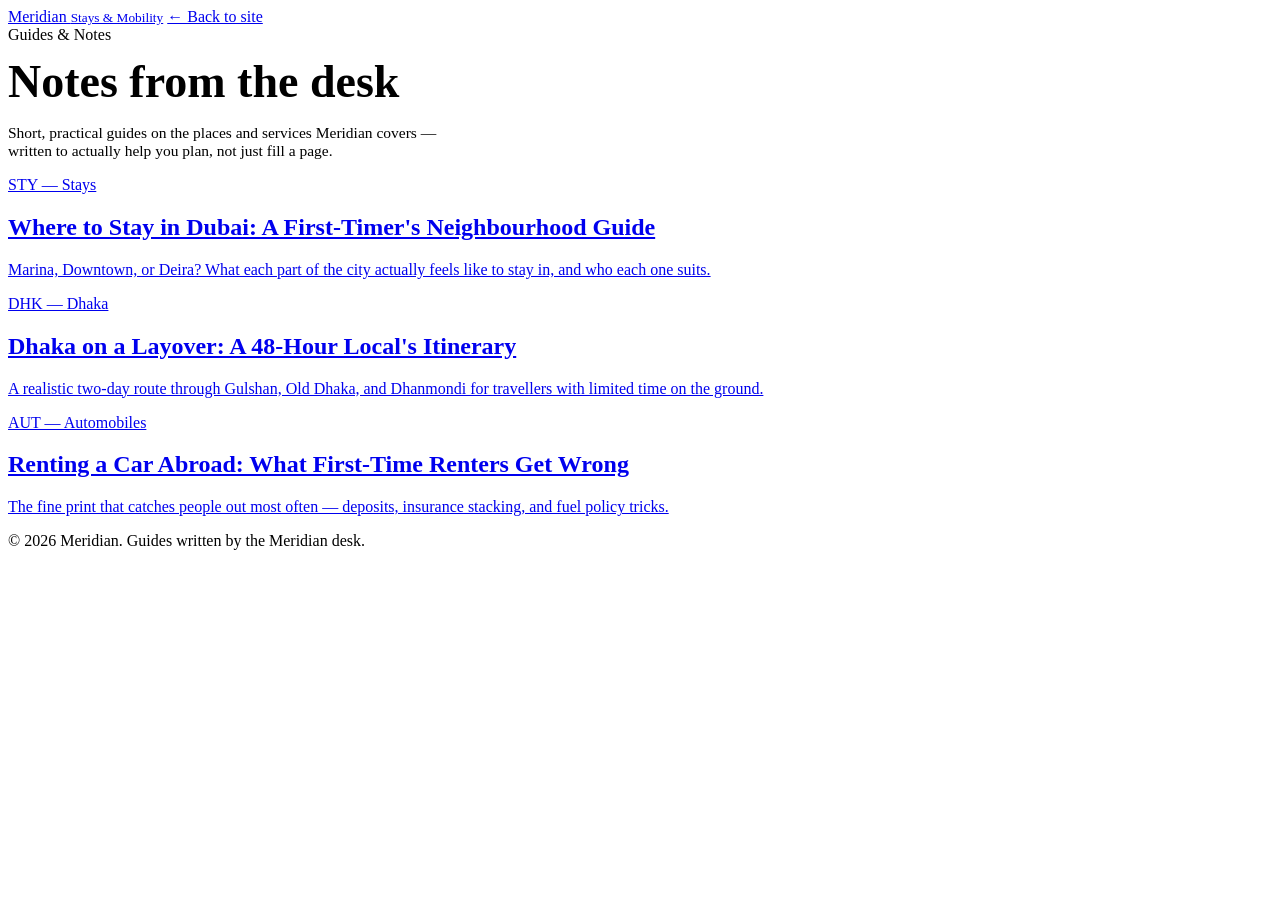
==== commit 12442a35: "Updated Guides" ====
--- a/blog/index.html
+++ b/blog/index.html
@@ -2,1049 +2,52 @@
 <html lang="en">
 <head>
 <meta charset="UTF-8" />
-<meta name="viewport" content="width=device-width, initial-scale=1.0, viewport-fit=cover" />
-<title>Meridian — Global Stays, Real Estate &amp; Mobility</title>
-<meta name="description" content="Seven markets, one address. Global stays, real estate, property management, tours, flights, luxury automobiles, and a Dhaka home base." />
-<meta name="theme-color" content="#0B1220" />
-<link rel="manifest" href="manifest.json" />
-<link rel="icon" href="icon-192.png" />
-<link rel="apple-touch-icon" href="icon-192.png" />
-<meta name="apple-mobile-web-app-capable" content="yes" />
-<meta name="apple-mobile-web-app-status-bar-style" content="black-translucent" />
+<meta name="viewport" content="width=device-width, initial-scale=1.0" />
+<title>Guides &amp; Notes — Meridian</title>
+<meta name="description" content="Travel guides, city notes, and practical advice from the Meridian desk — Dubai neighbourhoods, a 48-hour Dhaka itinerary, and what to know before renting a car abroad." />
 <link rel="preconnect" href="https://fonts.googleapis.com" />
 <link rel="preconnect" href="https://fonts.gstatic.com" crossorigin />
 <link href="https://fonts.googleapis.com/css2?family=Fraunces:ital,opsz,wght@0,9..144,400;0,9..144,600;1,9..144,500&family=Inter:wght@400;500;600;700&family=IBM+Plex+Mono:wght@500;600&display=swap" rel="stylesheet" />
-<style>
-/* ============================================================
-   DESIGN TOKENS
-   Rename "Meridian" via find/replace to change brand identity.
-   ============================================================ */
-:root{
-  --ink:#0B1220;
-  --ink-soft:#141B2B;
-  --paper:#F6F4EC;
-  --paper-dim:#EDE7D8;
-  --brass:#B08D57;
-  --brass-light:#D9BD8C;
-  --emerald:#1F4B3F;
-  --emerald-light:#2F6B58;
-  --slate:#2B2E33;
-  --slate-soft:#5B5F66;
-  --rule: rgba(11,18,32,0.14);
-  --rule-light: rgba(246,244,236,0.18);
-  --radius: 2px;
-  --display: 'Fraunces', serif;
-  --body: 'Inter', -apple-system, sans-serif;
-  --mono: 'IBM Plex Mono', monospace;
-}
-
-*{box-sizing:border-box; margin:0; padding:0;}
-html{scroll-behavior:smooth;}
-@media (prefers-reduced-motion: reduce){
-  html{scroll-behavior:auto;}
-  *{animation-duration:0.001ms !important; animation-iteration-count:1 !important; transition-duration:0.001ms !important;}
-}
-body{
-  font-family:var(--body);
-  background:var(--paper);
-  color:var(--slate);
-  line-height:1.5;
-  -webkit-font-smoothing:antialiased;
-  padding-bottom:64px; /* space for mobile bottom nav */
-}
-@media (min-width:900px){ body{ padding-bottom:0; } }
-
-img{max-width:100%; display:block;}
-a{color:inherit;}
-button{font-family:inherit; cursor:pointer;}
-:focus-visible{outline:2px solid var(--brass); outline-offset:2px;}
-
-.wrap{max-width:1180px; margin:0 auto; padding:0 24px;}
-.eyebrow{
-  font-family:var(--mono); font-size:11px; letter-spacing:.14em; text-transform:uppercase;
-  color:var(--brass); font-weight:600;
-}
-h1,h2,h3{font-family:var(--display); font-weight:600; letter-spacing:-0.01em; color:var(--ink);}
-.rule{height:1px; background:var(--rule); border:0;}
-
-/* ---------- Header ---------- */
-header.site{
-  position:sticky; top:0; z-index:50;
-  background:rgba(246,244,236,0.92); backdrop-filter:blur(8px);
-  border-bottom:1px solid var(--rule);
-}
-.nav-row{display:flex; align-items:center; justify-content:space-between; height:68px;}
-.brand{font-family:var(--display); font-size:20px; font-weight:600; color:var(--ink); display:flex; align-items:baseline; gap:8px;}
-.brand small{font-family:var(--mono); font-size:10px; letter-spacing:.1em; color:var(--brass); text-transform:uppercase;}
-nav.primary{display:none; gap:28px;}
-nav.primary a{font-size:14px; font-weight:500; color:var(--slate); text-decoration:none; position:relative; padding:4px 0;}
-nav.primary a:hover{color:var(--ink);}
-@media (min-width:900px){ nav.primary{display:flex;} }
-.cta-btn{
-  font-size:13px; font-weight:600; font-family:var(--mono); letter-spacing:.03em;
-  background:var(--ink); color:var(--paper); border:1px solid var(--ink);
-  padding:10px 18px; border-radius:var(--radius); text-decoration:none; display:inline-flex; align-items:center; gap:8px;
-  transition:background .15s ease, transform .15s ease;
-}
-.cta-btn:hover{background:var(--emerald); border-color:var(--emerald);}
-.cta-btn.ghost{background:transparent; color:var(--ink);}
-.cta-btn.ghost:hover{background:var(--ink); color:var(--paper);}
-.menu-toggle{display:flex; background:none; border:1px solid var(--rule); padding:8px 10px; border-radius:var(--radius);}
-@media (min-width:900px){ .menu-toggle{display:none;} }
-
-/* ---------- Hero ---------- */
-.hero{position:relative; overflow:hidden; background:var(--ink); color:var(--paper); padding:96px 0 0;}
-.hero .wrap{position:relative; z-index:2;}
-.hero-routes{position:absolute; inset:0; opacity:.35; z-index:1;}
-.hero h1{
-  color:var(--paper); font-size:clamp(38px,7vw,76px); line-height:1.02; max-width:16ch;
-  font-weight:500;
-}
-.hero h1 em{font-style:italic; color:var(--brass-light); font-weight:400;}
-.hero p.lede{
-  font-size:17px; color:rgba(246,244,236,0.72); max-width:46ch; margin-top:22px; line-height:1.6;
-}
-.hero-actions{display:flex; flex-wrap:wrap; gap:12px; margin-top:34px;}
-.hero .cta-btn{background:var(--brass); border-color:var(--brass); color:var(--ink);}
-.hero .cta-btn:hover{background:var(--brass-light); border-color:var(--brass-light);}
-.hero .cta-btn.ghost{border-color:rgba(246,244,236,0.35); color:var(--paper);}
-.hero .cta-btn.ghost:hover{background:rgba(246,244,236,0.1); color:var(--paper);}
-
-/* ---------- Manifest strip (signature element) ---------- */
-.manifest-strip{
-  margin-top:72px; border-top:1px solid var(--rule-light);
-  display:flex; overflow-x:auto; scrollbar-width:none;
-}
-.manifest-strip::-webkit-scrollbar{display:none;}
-.manifest-strip a{
-  flex:0 0 auto; min-width:148px; padding:18px 20px 22px; text-decoration:none;
-  border-right:1px dashed var(--rule-light); color:var(--paper);
-  position:relative; transition:background .15s ease;
-}
-.manifest-strip a:hover{background:rgba(246,244,236,0.06);}
-.manifest-strip .code{font-family:var(--mono); font-size:12px; letter-spacing:.1em; color:var(--brass-light); font-weight:600;}
-.manifest-strip .label{font-size:13px; margin-top:6px; color:rgba(246,244,236,0.8); max-width:16ch;}
-.manifest-strip .stub-hole{
-  position:absolute; top:-4px; right:-4px; width:8px; height:8px; border-radius:50%;
-  background:var(--ink); border:1px solid var(--rule-light);
-}
-
-/* ---------- Sections ---------- */
-section.market{padding:88px 0; border-bottom:1px solid var(--rule);}
-section.market:nth-of-type(even){background:var(--paper-dim);}
-.market-head{display:flex; flex-direction:column; gap:14px; max-width:640px; margin-bottom:44px;}
-.market-code{
-  display:inline-flex; align-items:center; gap:10px; font-family:var(--mono);
-  font-size:12px; letter-spacing:.12em; color:var(--emerald); font-weight:600;
-}
-.market-code .dot{width:6px; height:6px; background:var(--emerald); border-radius:50%;}
-.market-head h2{font-size:clamp(28px,3.4vw,42px); font-weight:600;}
-.market-head p{color:var(--slate-soft); font-size:15.5px; line-height:1.65;}
-
-.grid-2{display:grid; grid-template-columns:1fr; gap:36px;}
-@media (min-width:900px){ .grid-2{grid-template-columns:1.1fr 0.9fr; gap:56px; align-items:start;} }
-
-.card{
-  background:var(--paper); border:1px solid var(--rule); border-radius:var(--radius); padding:22px;
-}
-section.market:nth-of-type(even) .card{background:#fff;}
-.card + .card{margin-top:16px;}
-.card h3{font-size:17px; margin-bottom:6px;}
-.card p{font-size:14px; color:var(--slate-soft); line-height:1.6;}
-.tag-row{display:flex; flex-wrap:wrap; gap:8px; margin-top:14px;}
-.tag{font-family:var(--mono); font-size:11px; padding:4px 9px; border:1px solid var(--rule); border-radius:20px; color:var(--slate-soft);}
-
-.filter-bar{display:flex; flex-wrap:wrap; gap:10px; background:var(--paper); border:1px solid var(--rule); padding:14px; border-radius:var(--radius);}
-.filter-bar select, .filter-bar input{
-  flex:1; min-width:120px; padding:10px 12px; border:1px solid var(--rule); border-radius:var(--radius);
-  font-family:var(--body); font-size:13.5px; background:#fff; color:var(--slate);
-}
-.filter-bar button{
-  padding:10px 20px; background:var(--ink); color:var(--paper); border:none; border-radius:var(--radius);
-  font-size:13px; font-weight:600;
-}
-
-.prop-list{display:grid; gap:14px; margin-top:18px;}
-.prop-card{border:1px solid var(--rule); background:#fff; padding:16px; border-radius:var(--radius); display:flex; justify-content:space-between; gap:14px;}
-.prop-card .meta{font-size:12.5px; color:var(--slate-soft); margin-top:4px;}
-.prop-card .price{font-family:var(--mono); font-weight:600; color:var(--emerald); white-space:nowrap;}
-
-/* ---------- Lead form ---------- */
-.lead-form{background:var(--ink); color:var(--paper); padding:28px; border-radius:var(--radius);}
-.lead-form h3{color:var(--paper); font-size:18px; margin-bottom:4px;}
-.lead-form p.sub{color:rgba(246,244,236,0.65); font-size:13.5px; margin-bottom:20px;}
-.field{margin-bottom:14px;}
-.field label{display:block; font-size:12px; font-family:var(--mono); letter-spacing:.04em; color:var(--brass-light); margin-bottom:6px;}
-.field input, .field select, .field textarea{
-  width:100%; padding:11px 12px; background:var(--ink-soft); border:1px solid rgba(246,244,236,0.18);
-  border-radius:var(--radius); color:var(--paper); font-family:var(--body); font-size:14px;
-}
-.field input::placeholder, .field textarea::placeholder{color:rgba(246,244,236,0.35);}
-.field textarea{resize:vertical; min-height:70px;}
-.form-actions{display:flex; flex-wrap:wrap; gap:10px; margin-top:6px;}
-.form-note{font-size:11.5px; color:rgba(246,244,236,0.45); margin-top:12px; line-height:1.5;}
-.toast{
-  margin-top:14px; padding:10px 12px; border-radius:var(--radius); font-size:13px;
-  background:rgba(47,107,88,0.18); border:1px solid var(--emerald-light); color:var(--brass-light); display:none;
-}
-.toast.show{display:block;}
-
-/* ---------- Calculator (Section 3) ---------- */
-.calc{background:#fff; border:1px solid var(--rule); border-radius:var(--radius); padding:22px;}
-.calc-row{display:grid; grid-template-columns:1fr 1fr; gap:14px; margin-bottom:16px;}
-.calc-row .field{margin-bottom:0;}
-.calc-row .field input{background:var(--paper); color:var(--slate); border-color:var(--rule);}
-.calc-row .field label{color:var(--emerald);}
-.calc-result{background:var(--emerald); color:var(--paper); padding:18px; border-radius:var(--radius); text-align:center;}
-.calc-result .num{font-family:var(--display); font-size:34px; font-weight:600;}
-.calc-result .cap{font-family:var(--mono); font-size:11px; letter-spacing:.1em; text-transform:uppercase; color:var(--brass-light); margin-top:4px;}
-
-/* ---------- Process steps (real sequence) ---------- */
-.steps{display:grid; gap:0; margin-top:8px;}
-.step{display:flex; gap:16px; padding:16px 0; border-top:1px solid var(--rule);}
-.step:first-child{border-top:none;}
-.step .n{font-family:var(--mono); font-size:13px; color:var(--brass); font-weight:600; padding-top:2px;}
-.step h4{font-size:14.5px; margin-bottom:3px;}
-.step p{font-size:13px; color:var(--slate-soft);}
-
-/* ---------- Upsell chips ---------- */
-.upsell{display:flex; flex-wrap:wrap; gap:8px; margin-top:14px;}
-.upsell label{
-  display:flex; align-items:center; gap:6px; font-size:12.5px; border:1px solid var(--rule);
-  border-radius:20px; padding:6px 12px 6px 8px; cursor:pointer; color:var(--slate-soft);
-  background:var(--paper);
-}
-section.market:nth-of-type(even) .upsell label{background:#fff;}
-.upsell input{accent-color:var(--emerald);}
-
-/* ---------- Dhaka WhatsApp CTA ---------- */
-.wa-cta{
-  display:inline-flex; align-items:center; gap:10px; background:#1F4B3F; color:#fff; padding:12px 20px;
-  border-radius:var(--radius); text-decoration:none; font-weight:600; font-size:14px;
-}
-.wa-cta:hover{background:var(--emerald-light);}
-
-/* ---------- Footer ---------- */
-footer.site{background:var(--ink); color:rgba(246,244,236,0.6); padding:56px 0 28px;}
-footer.site h4{color:var(--paper); font-family:var(--body); font-size:13px; letter-spacing:.06em; text-transform:uppercase; margin-bottom:14px;}
-.foot-grid{display:grid; grid-template-columns:1fr; gap:36px;}
-@media (min-width:800px){ .foot-grid{grid-template-columns:1.3fr 0.85fr 0.85fr 0.85fr 0.85fr;} }
-.foot-social{display:flex; gap:10px; margin-top:18px;}
-.foot-social a{
-  width:32px; height:32px; border:1px solid var(--rule-light); border-radius:50%;
-  display:flex; align-items:center; justify-content:center; color:rgba(246,244,236,0.65);
-  transition:border-color .15s ease, color .15s ease;
-}
-.foot-social a:hover{border-color:var(--brass); color:var(--brass-light);}
-.foot-social svg{width:15px; height:15px;}
-.foot-grid ul{list-style:none;}
-.foot-grid li{margin-bottom:8px; font-size:13.5px;}
-.foot-grid a{text-decoration:none; color:inherit;}
-.foot-grid a:hover{color:var(--brass-light);}
-.foot-grid button{background:none; border:none; padding:0; font:inherit; font-size:13.5px; color:inherit; text-align:left;}
-.foot-grid button:hover{color:var(--brass-light);}
-.foot-bottom{margin-top:44px; padding-top:20px; border-top:1px solid var(--rule-light); font-size:12px; display:flex; flex-wrap:wrap; justify-content:space-between; gap:10px;}
-
-/* ---------- Mobile bottom nav ---------- */
-.bottom-nav{
-  position:fixed; bottom:0; left:0; right:0; z-index:60; background:var(--ink); border-top:1px solid var(--rule-light);
-  display:flex; justify-content:space-around; padding:8px 6px calc(8px + env(safe-area-inset-bottom));
-}
-@media (min-width:900px){ .bottom-nav{display:none;} }
-.bottom-nav a{
-  display:flex; flex-direction:column; align-items:center; gap:3px; text-decoration:none; color:rgba(246,244,236,0.55);
-  font-size:9.5px; font-family:var(--mono); letter-spacing:.01em; padding:4px 3px; flex:1; min-width:0;
-}
-.bottom-nav a.active{color:var(--brass-light);}
-.bottom-nav svg{width:20px; height:20px;}
-
-/* ---------- Mobile menu drawer ---------- */
-.mobile-drawer{
-  position:fixed; inset:0; background:var(--ink); z-index:70; transform:translateX(100%);
-  transition:transform .25s ease; display:flex; flex-direction:column; padding:24px;
-}
-.mobile-drawer.open{transform:translateX(0);}
-.mobile-drawer .close{align-self:flex-end; background:none; border:none; color:var(--paper); font-size:22px;}
-.mobile-drawer nav{display:flex; flex-direction:column; gap:22px; margin-top:36px;}
-.mobile-drawer a{color:var(--paper); text-decoration:none; font-family:var(--display); font-size:26px;}
-
-/* ---------- Chat widget ---------- */
-.chat-launcher{
-  position:fixed; right:20px; bottom:80px; z-index:55; width:52px; height:52px; border-radius:50%;
-  background:var(--brass); border:none; color:var(--ink); display:flex; align-items:center; justify-content:center;
-  box-shadow:0 6px 18px rgba(11,18,32,0.25);
-}
-@media (min-width:900px){ .chat-launcher{bottom:26px;} }
-.chat-panel{
-  position:fixed; right:16px; bottom:140px; z-index:56; width:min(320px, calc(100vw - 32px)); max-height:60vh;
-  background:#fff; border:1px solid var(--rule); border-radius:var(--radius); box-shadow:0 20px 40px rgba(11,18,32,0.2);
-  display:none; flex-direction:column; overflow:hidden;
-}
-@media (min-width:900px){ .chat-panel{bottom:90px;} }
-.chat-panel.open{display:flex;}
-.chat-head{background:var(--ink); color:var(--paper); padding:14px 16px;}
-.chat-head .eyebrow{color:var(--brass-light);}
-.chat-head h4{font-family:var(--display); font-size:16px; color:var(--paper); margin-top:2px;}
-.chat-body{padding:14px 16px; overflow-y:auto; flex:1; display:flex; flex-direction:column; gap:10px;}
-.chat-msg{font-size:13px; background:var(--paper-dim); padding:9px 12px; border-radius:var(--radius); max-width:90%;}
-.chat-msg.bot{align-self:flex-start;}
-.chat-msg.user{align-self:flex-end; background:var(--emerald); color:#fff;}
-.chat-options{display:flex; flex-direction:column; gap:6px; padding:0 16px 14px;}
-.chat-options button{
-  text-align:left; font-size:12.5px; padding:8px 10px; border:1px solid var(--rule); background:#fff;
-  border-radius:var(--radius); color:var(--slate);
-}
-.chat-options button:hover{border-color:var(--brass);}
-
-/* ---------- Reveal on scroll ---------- */
-.reveal{opacity:0; transform:translateY(14px); transition:opacity .5s ease, transform .5s ease;}
-.reveal.in{opacity:1; transform:translateY(0);}
-
-/* ---------- Modal (Legal pages / About Meridian) ---------- */
-.modal-overlay{
-  position:fixed; inset:0; background:rgba(11,18,32,0.6); z-index:80;
-  display:none; align-items:flex-start; justify-content:center; padding:6vh 20px; overflow-y:auto;
-}
-.modal-overlay.open{display:flex;}
-.modal-box{
-  background:var(--paper); border-radius:var(--radius); max-width:640px; width:100%;
-  padding:36px; position:relative; margin-bottom:6vh;
-}
-.modal-box .modal-close{
-  position:absolute; top:18px; right:18px; background:none; border:none; font-size:22px; color:var(--slate-soft); line-height:1;
-}
-.modal-box h2{font-size:24px; margin-bottom:6px;}
-.modal-box .eyebrow{display:block; margin-bottom:10px;}
-.modal-box h3{font-size:15px; margin:20px 0 6px; color:var(--ink);}
-.modal-box p, .modal-box li{font-size:13.5px; color:var(--slate-soft); line-height:1.7;}
-.modal-box ul{padding-left:18px; margin:8px 0;}
-</style>
-<!-- Travelpayouts Drive — auto-monetizes travel-related links/content on this page -->
-<script nowprocket data-noptimize="1" data-cfasync="false" data-wpfc-render="false" seraph-accel-crit="1" data-no-defer="1">
-  (function () {
-      var script = document.createElement("script");
-      script.async = 1;
-      script.src = 'https://emrldtp.cc/NTU2MDcw.js?t=556070';
-      document.head.appendChild(script);
-  })();
-</script>
+<link rel="stylesheet" href="blog.css" />
 </head>
 <body>
 
-<!-- ===================== HEADER ===================== -->
 <header class="site">
-  <div class="wrap nav-row">
-    <a href="#top" class="brand">Meridian <small>Stays &amp; Mobility</small></a>
-    <nav class="primary">
-      <a href="#stays">Stays</a>
-      <a href="#bnb">Airbnb Rentals</a>
-      <a href="#estate">Real Estate</a>
-      <a href="#hosting">Host My Property</a>
-      <a href="#tours">Tours</a>
-      <a href="#flights">Flights</a>
-      <a href="#autos">Automobiles</a>
-      <a href="#dhaka">Dhaka</a>
-      <a href="blog/index.html">Guides</a>
-    </nav>
-    <div style="display:flex; align-items:center; gap:10px;">
-      <a href="#hosting" class="cta-btn ghost" style="display:none" id="desktopCta">List a property</a>
-      <button class="menu-toggle" id="menuToggle" aria-label="Open menu">
-        <svg width="20" height="20" viewBox="0 0 20 20" fill="none"><path d="M2 5h16M2 10h16M2 15h16" stroke="#0B1220" stroke-width="1.6" stroke-linecap="round"/></svg>
-      </button>
-    </div>
+  <div class="nav-row">
+    <a href="../index.html" class="brand">Meridian <small>Stays &amp; Mobility</small></a>
+    <a href="../index.html" class="back-link">&larr; Back to site</a>
   </div>
 </header>
 
-<div class="mobile-drawer" id="mobileDrawer">
-  <button class="close" id="drawerClose" aria-label="Close menu">&times;</button>
-  <nav>
-    <a href="#stays">Stays</a>
-    <a href="#bnb">Airbnb Rentals</a>
-    <a href="#estate">Real Estate</a>
-    <a href="#hosting">Host My Property</a>
-    <a href="#tours">Tours</a>
-    <a href="#flights">Flights</a>
-    <a href="#autos">Automobiles</a>
-    <a href="#dhaka">Dhaka</a>
-    <a href="blog/index.html">Guides</a>
-  </nav>
-</div>
+<main>
+  <div class="wrap">
+    <span class="eyebrow">Guides &amp; Notes</span>
+    <h1 style="font-family:var(--display); font-size:clamp(30px,4.5vw,46px); color:var(--ink); font-weight:600; margin:12px 0 10px; line-height:1.15;">Notes from the desk</h1>
+    <p style="color:var(--slate-soft); max-width:56ch; font-size:15.5px;">Short, practical guides on the places and services Meridian covers — written to actually help you plan, not just fill a page.</p>
 
-<!-- ===================== HERO ===================== -->
-<section class="hero" id="top">
-  <div class="wrap">
-    <span class="eyebrow" style="color:var(--brass-light)">Seven markets under one roof</span>
-    <h1>One address for wherever <em>next</em> takes you.</h1>
-    <p class="lede">Book a stay, buy or lease a home, hand us your keys to manage, join a private tour, catch a flight, rent a supercar, or land in Dhaka — Meridian routes every trip and every deal through a single desk.</p>
-    <div class="hero-actions">
-      <a href="#stays" class="cta-btn">Browse stays</a>
-      <a href="#hosting" class="cta-btn ghost">List your property</a>
+    <div class="blog-list">
+      <a class="blog-card" href="dubai-neighbourhood-guide.html">
+        <span class="tag">STY — Stays</span>
+        <h2>Where to Stay in Dubai: A First-Timer's Neighbourhood Guide</h2>
+        <p>Marina, Downtown, or Deira? What each part of the city actually feels like to stay in, and who each one suits.</p>
+      </a>
+      <a class="blog-card" href="dhaka-48-hours.html">
+        <span class="tag">DHK — Dhaka</span>
+        <h2>Dhaka on a Layover: A 48-Hour Local's Itinerary</h2>
+        <p>A realistic two-day route through Gulshan, Old Dhaka, and Dhanmondi for travellers with limited time on the ground.</p>
+      </a>
+      <a class="blog-card" href="car-rental-mistakes.html">
+        <span class="tag">AUT — Automobiles</span>
+        <h2>Renting a Car Abroad: What First-Time Renters Get Wrong</h2>
+        <p>The fine print that catches people out most often — deposits, insurance stacking, and fuel policy tricks.</p>
+      </a>
     </div>
   </div>
-  <!-- Signature element: manifest strip, styled as a row of route/ticket stubs -->
-  <div class="wrap">
-    <nav class="manifest-strip" aria-label="Section shortcuts">
-      <a href="#stays"><span class="stub-hole"></span><span class="code">STY</span><div class="label">Global Stays &amp; Hotels</div></a>
-      <a href="#bnb"><span class="stub-hole"></span><span class="code">BNB</span><div class="label">Airbnb &amp; Short-Term Rentals</div></a>
-      <a href="#estate"><span class="stub-hole"></span><span class="code">EST</span><div class="label">Real Estate &amp; Housing</div></a>
-      <a href="#hosting"><span class="stub-hole"></span><span class="code">MGT</span><div class="label">Property Management</div></a>
-      <a href="#tours"><span class="stub-hole"></span><span class="code">TUR</span><div class="label">Tours &amp; Guides</div></a>
-      <a href="#flights"><span class="stub-hole"></span><span class="code">FLT</span><div class="label">Flights &amp; Transit</div></a>
-      <a href="#autos"><span class="stub-hole"></span><span class="code">AUT</span><div class="label">Luxury Automobiles</div></a>
-      <a href="#dhaka"><span class="stub-hole"></span><span class="code">DHK</span><div class="label">Dhaka Experience</div></a>
-    </nav>
-  </div>
-</section>
+</main>
 
-<!-- ===================== SECTION 1 — STAYS ===================== -->
-<section class="market" id="stays">
-  <div class="wrap">
-    <div class="market-head reveal">
-      <span class="market-code"><span class="dot"></span>STY — Global Stays &amp; Hotels</span>
-      <h2>Serviced apartments, villas, and hotels, searched in one bar.</h2>
-      <p>Live availability across serviced apartments, boutique hotels, and resorts worldwide. Every booking routes through our travel partners — you browse here, you book on their secure checkout.</p>
-    </div>
-    <div class="grid-2 reveal">
-      <div>
-        <div class="filter-bar">
-          <input type="text" placeholder="Destination — city or neighbourhood" />
-          <input type="date" aria-label="Check-in" />
-          <input type="date" aria-label="Check-out" />
-          <select aria-label="Guests"><option>2 guests</option><option>1 guest</option><option>3 guests</option><option>4+ guests</option></select>
-          <button type="button" onclick="alert('Demo search — connect a Travelpayouts/Booking.com widget here to go live.')">Search stays</button>
-        </div>
-        <div class="prop-list">
-          <div class="prop-card">
-            <div><h3 style="font-size:15px">Marina View Loft — Dubai</h3><div class="meta">2BR · Serviced apartment · Free cancellation</div></div>
-            <div class="price">$182/night</div>
-          </div>
-          <div class="prop-card">
-            <div><h3 style="font-size:15px">Le Marais Studio — Paris</h3><div class="meta">1BR · Boutique building · Self check-in</div></div>
-            <div class="price">$121/night</div>
-          </div>
-          <div class="prop-card">
-            <div><h3 style="font-size:15px">South Beach Suite — Miami</h3><div class="meta">2BR · Resort amenities · Pool access</div></div>
-            <div class="price">$246/night</div>
-          </div>
-        </div>
-      </div>
-      <div class="card">
-        <h3>How this section earns</h3>
-        <p>Listings link out through Booking.com, Agoda, and Travelpayouts affiliate tags. You earn a commission on every completed stay — no inventory, no guest support, no risk.</p>
-        <div class="tag-row"><span class="tag">Booking.com</span><span class="tag">Agoda</span><span class="tag">Travelpayouts</span></div>
-      </div>
-    </div>
-  </div>
-</section>
-
-<!-- ===================== SECTION 1B — AIRBNB & SHORT-TERM RENTALS ===================== -->
-<section class="market" id="bnb">
-  <div class="wrap">
-    <div class="market-head reveal">
-      <span class="market-code"><span class="dot"></span>BNB — Airbnb &amp; Short-Term Rentals</span>
-      <h2>Curated private homes, not just hotel rooms.</h2>
-      <p>Whole apartments, private villas, and flexible-stay homes for a weekend, a month, or anything in between — the Airbnb-style alternative sitting alongside our hotel and serviced-apartment search.</p>
-    </div>
-    <div class="grid-2 reveal">
-      <div>
-        <div class="filter-bar">
-          <input type="text" placeholder="Destination — city or neighbourhood" />
-          <input type="date" aria-label="Check-in" />
-          <input type="date" aria-label="Check-out" />
-          <select aria-label="Stay length"><option>Short stay (1-6 nights)</option><option>Weekly</option><option>Monthly</option></select>
-          <button type="button" onclick="alert('Demo search — connect an Airbnb/Vrbo-style affiliate widget here to go live.')">Search rentals</button>
-        </div>
-        <div class="prop-list">
-          <div class="prop-card">
-            <div><h3 style="font-size:15px">Private Villa with Pool — Bali</h3><div class="meta">3BR · Whole home · Entire property to yourselves</div></div>
-            <div class="price">$210/night</div>
-          </div>
-          <div class="prop-card">
-            <div><h3 style="font-size:15px">Canal House Apartment — Amsterdam</h3><div class="meta">1BR · Whole home · Flexible check-in</div></div>
-            <div class="price">$134/night</div>
-          </div>
-          <div class="prop-card">
-            <div><h3 style="font-size:15px">Hillside Cabin — Lake Tahoe</h3><div class="meta">2BR · Whole home · Monthly discount available</div></div>
-            <div class="price">$168/night</div>
-          </div>
-        </div>
-      </div>
-      <div>
-        <div class="card">
-          <h3>How this section earns</h3>
-          <p>Rentals route through Airbnb-style and vacation-rental affiliate placements — you earn a commission on completed bookings, same zero-inventory model as the Stays desk.</p>
-          <div class="tag-row"><span class="tag">Whole-home rentals</span><span class="tag">Vacation villas</span><span class="tag">Flexible stays</span></div>
-        </div>
-        <div class="card">
-          <h3>Own a place worth listing?</h3>
-          <p>If you'd rather have us manage the listing, pricing, and guests for your own apartment or villa, our host onboarding desk handles that end-to-end — owners typically clear an extra $1,500–$2,500 a month.</p>
-          <a href="#hosting" class="cta-btn ghost" style="border-color:var(--rule); color:var(--ink); margin-top:6px;">See host benefits →</a>
-        </div>
-      </div>
-    </div>
-  </div>
-</section>
-
-<!-- ===================== SECTION 2 — REAL ESTATE ===================== -->
-<section class="market" id="estate">
-  <div class="wrap">
-    <div class="market-head reveal">
-      <span class="market-code"><span class="dot"></span>EST — Real Estate &amp; Long-Term Housing</span>
-      <h2>Buy, sell, or lease — Dubai to Dhaka.</h2>
-      <p>High-ticket property inquiries for buyers, sellers, and long-term tenants, plus dedicated tracks for students and relocating employees.</p>
-    </div>
-    <div class="grid-2 reveal">
-      <div>
-        <div class="card">
-          <h3>Buy or sell a property</h3>
-          <p>Investors and homeowners across Dubai, the US, UK, and Europe. Every closed referral is worth $1,000–$5,000 to this desk.</p>
-          <div class="tag-row"><span class="tag">Dubai</span><span class="tag">USA</span><span class="tag">UK</span><span class="tag">Europe</span></div>
-        </div>
-        <div class="card">
-          <h3>Student &amp; corporate leasing</h3>
-          <p>Mid-term housing for students and relocating staff, routed through AmberStudent and Nestpick affiliate placements.</p>
-          <div class="tag-row"><span class="tag">AmberStudent</span><span class="tag">Nestpick</span></div>
-        </div>
-      </div>
-      <form class="lead-form" data-lead="Real Estate Inquiry">
-        <h3>Tell us what you're after</h3>
-        <p class="sub">Buying, selling, or leasing — a broker on our desk replies within one business day.</p>
-        <div class="field"><label>Full name</label><input type="text" name="name" placeholder="Your name" required /></div>
-        <div class="field"><label>Email or phone</label><input type="text" name="contact" placeholder="How should we reach you?" required /></div>
-        <div class="field"><label>I want to</label>
-          <select name="intent"><option>Buy a property</option><option>Sell a property</option><option>Lease long-term</option><option>Lease mid-term (student/corporate)</option></select>
-        </div>
-        <div class="field"><label>City &amp; budget</label><input type="text" name="details" placeholder="e.g. Dubai Marina, $400k–$600k" /></div>
-        <div class="form-actions">
-          <button type="submit" class="cta-btn">Send inquiry</button>
-        </div>
-        <div class="toast" role="status"></div>
-        <p class="form-note">Sends directly to WhatsApp for the fastest reply. Set <code>CONFIG.formspreeId</code> in the script to also collect these by email.</p>
-      </form>
-    </div>
-  </div>
-</section>
-
-<!-- ===================== SECTION 3 — B2B PROPERTY MANAGEMENT ===================== -->
-<section class="market" id="hosting">
-  <div class="wrap">
-    <div class="market-head reveal">
-      <span class="market-code"><span class="dot"></span>MGT — Host Onboarding &amp; Management</span>
-      <h2>Turn a spare flat into a second income.</h2>
-      <p>We manage the listing, guests, and pricing. You collect a monthly payout. Owners typically clear an extra $1,500–$2,500 a month once a unit is fully onboarded.</p>
-    </div>
-    <div class="grid-2 reveal">
-      <div>
-        <div class="calc">
-          <span class="eyebrow" style="color:var(--emerald)">Estimate your payout</span>
-          <h3 style="margin:8px 0 16px;">Landlord revenue calculator</h3>
-          <div class="calc-row">
-            <div class="field"><label>Avg. nightly rate ($)</label><input type="number" id="calcRate" value="85" min="0" /></div>
-            <div class="field"><label>Expected occupancy (%)</label><input type="number" id="calcOcc" value="72" min="0" max="100" /></div>
-          </div>
-          <div class="calc-result">
-            <div class="num" id="calcOut">$1,854</div>
-            <div class="cap">Estimated monthly gross</div>
-          </div>
-          <p style="font-size:11.5px; color:var(--slate-soft); margin-top:12px;">Illustrative only — final figures depend on city, season, and property condition.</p>
-        </div>
-        <div class="card" style="margin-top:16px;">
-          <h3>How onboarding works</h3>
-          <div class="steps">
-            <div class="step"><span class="n">01</span><div><h4>Submit your property</h4><p>Address, photos, and current condition.</p></div></div>
-            <div class="step"><span class="n">02</span><div><h4>We assess &amp; quote</h4><p>A management fee and projected payout, within 48 hours.</p></div></div>
-            <div class="step"><span class="n">03</span><div><h4>Go live</h4><p>Listing, pricing, and guest messaging handled end-to-end.</p></div></div>
-          </div>
-        </div>
-      </div>
-      <form class="lead-form" data-lead="Host Onboarding">
-        <h3>Get your property assessed</h3>
-        <p class="sub">No cost to apply. We'll tell you honestly if your unit is a fit before anything moves forward.</p>
-        <div class="field"><label>Full name</label><input type="text" name="name" placeholder="Your name" required /></div>
-        <div class="field"><label>Email or phone</label><input type="text" name="contact" placeholder="How should we reach you?" required /></div>
-        <div class="field"><label>Property address / city</label><input type="text" name="details" placeholder="City and neighbourhood" required /></div>
-        <div class="field"><label>Property type</label>
-          <select name="intent"><option>Apartment</option><option>Villa / house</option><option>Studio</option><option>Multiple units</option></select>
-        </div>
-        <div class="form-actions">
-          <button type="submit" class="cta-btn">Request assessment</button>
-        </div>
-        <div class="toast" role="status"></div>
-      </form>
-    </div>
-  </div>
-</section>
-
-<!-- ===================== SECTION 4 — TOURS ===================== -->
-<section class="market" id="tours">
-  <div class="wrap">
-    <div class="market-head reveal">
-      <span class="market-code"><span class="dot"></span>TUR — Tours, Guides &amp; Experiences</span>
-      <h2>A local's route through the world's best cities.</h2>
-      <p>Private guides and curated experiences, booked through our tour partners, plus direct leads for independent local guides.</p>
-    </div>
-    <div class="grid-2 reveal">
-      <div class="prop-list">
-        <div class="prop-card"><div><h3 style="font-size:15px">Old Town Walking Tour — Lisbon</h3><div class="meta">3 hrs · Private guide · Small group</div></div><div class="price">$64</div></div>
-        <div class="prop-card"><div><h3 style="font-size:15px">Sunset Desert Safari — Dubai</h3><div class="meta">5 hrs · Includes dinner</div></div><div class="price">$98</div></div>
-        <div class="prop-card"><div><h3 style="font-size:15px">Street Food Trail — Bangkok</h3><div class="meta">4 hrs · 8 tastings</div></div><div class="price">$47</div></div>
-      </div>
-      <div class="card">
-        <h3>How this section earns</h3>
-        <p>Bookings route through Viator and GetYourGuide affiliate links (8–12% commission), plus a direct lead form for independent guides who'd rather work with us one-on-one.</p>
-        <div class="tag-row"><span class="tag">Viator</span><span class="tag">GetYourGuide</span></div>
-        <a href="#" class="cta-btn ghost" style="margin-top:16px; border-color:var(--rule); color:var(--ink);" onclick="event.preventDefault(); document.getElementById('estate').scrollIntoView()">Are you a local guide? Get listed →</a>
-      </div>
-    </div>
-  </div>
-</section>
-
-<!-- ===================== SECTION 5 — FLIGHTS ===================== -->
-<section class="market" id="flights">
-  <div class="wrap">
-    <div class="market-head reveal">
-      <span class="market-code"><span class="dot"></span>FLT — Flights, Transit &amp; Airport Transfers</span>
-      <h2>The cheapest way from anywhere to anywhere.</h2>
-      <p>Compare fares across every major carrier, then handle the ground transit and airport pickup in the same booking flow.</p>
-    </div>
-    <div class="card reveal">
-      <div style="min-height:52px;">
-        <script async src="https://tpembd.com/content?currency=usd&trs=556070&shmarker=757507&show_hotels=true&powered_by=true&locale=en&searchUrl=www.aviasales.com%2Fsearch&primary_override=%2332a8dd&color_button=%2332a8dd&color_icons=%2332a8dd&dark=%23262626&light=%23FFFFFF&secondary=%23FFFFFF&special=%23C4C4C4&color_focused=%2332a8dd&border_radius=5&no_labels=&plain=false&promo_id=7879&campaign_id=100" charset="utf-8"></script>
-      </div>
-      <div class="tag-row" style="margin-top:16px;"><span class="tag">Powered by Aviasales</span><span class="tag">+ Airport transfer add-on</span></div>
-    </div>
-  </div>
-</section>
-
-<!-- ===================== SECTION 6 — AUTOMOBILES ===================== -->
-<section class="market" id="autos">
-  <div class="wrap">
-    <div class="market-head reveal">
-      <span class="market-code"><span class="dot"></span>AUT — First-Class Automobiles</span>
-      <h2>From an airport rental to a Rolls-Royce lease.</h2>
-      <p>Everyday car rental for travellers, and a private desk for supercar rental, sale, and long-term corporate leasing.</p>
-    </div>
-    <div class="grid-2 reveal">
-      <div>
-        <div class="card">
-          <h3>Rental — Dubai, Miami, London</h3>
-          <p>Standard and luxury rentals, live-priced through GetRentacar's global network — Rentalcars and Auto Europe placements coming soon.</p>
-          <div style="margin-top:14px; min-height:52px;">
-            <script src="https://tp.media/content?campaign_id=222&promo_id=8813&shmarker=757507&trs=556070" charset="utf-8"></script>
-          </div>
-          <div class="tag-row" style="margin-top:14px;"><span class="tag">Powered by GetRentacar</span></div>
-        </div>
-        <div class="card">
-          <h3>Buy, sell, or lease a supercar</h3>
-          <p>Lamborghini, Rolls-Royce, Ferrari — direct introductions to dealers, each forwarded lead worth $1,000+ to this desk.</p>
-          <div class="upsell">
-            <label><input type="checkbox" /> Add private chauffeur</label>
-            <label><input type="checkbox" /> Add VIP airport meet &amp; greet</label>
-            <label><input type="checkbox" /> Add yacht charter</label>
-          </div>
-        </div>
-      </div>
-      <form class="lead-form" data-lead="Luxury Automobile Inquiry">
-        <h3>Talk to the auto desk</h3>
-        <p class="sub">Rentals, sales, and leases — tell us the make, model, and timeline.</p>
-        <div class="field"><label>Full name</label><input type="text" name="name" placeholder="Your name" required /></div>
-        <div class="field"><label>Email or phone</label><input type="text" name="contact" placeholder="How should we reach you?" required /></div>
-        <div class="field"><label>I want to</label>
-          <select name="intent"><option>Rent a vehicle</option><option>Buy a vehicle</option><option>Sell a vehicle</option><option>Corporate lease</option></select>
-        </div>
-        <div class="field"><label>Make, model &amp; city</label><input type="text" name="details" placeholder="e.g. Rolls-Royce Cullinan, Dubai" /></div>
-        <div class="form-actions"><button type="submit" class="cta-btn">Send to auto desk</button></div>
-        <div class="toast" role="status"></div>
-      </form>
-    </div>
-  </div>
-</section>
-
-<!-- ===================== SECTION 7 — DHAKA ===================== -->
-<section class="market" id="dhaka">
-  <div class="wrap">
-    <div class="market-head reveal">
-      <span class="market-code"><span class="dot"></span>DHK — Dhaka Experience</span>
-      <h2>Meridian's home base, built for local guests first.</h2>
-      <p>Serviced apartments in Uttara, Bashundhara, Gulshan, and Dhanmondi, with airport pickup and a guided city tour bundled in — booked directly, no middleman.</p>
-    </div>
-    <div class="grid-2 reveal">
-      <div class="prop-list">
-        <div class="prop-card"><div><h3 style="font-size:15px">Gulshan 2 — Executive Studio</h3><div class="meta">Airport pickup included · Self check-in</div></div><div class="price">৳4,500/night</div></div>
-        <div class="prop-card"><div><h3 style="font-size:15px">Bashundhara — 2BR Family Suite</h3><div class="meta">Near R/A entrance · Generator backup</div></div><div class="price">৳6,200/night</div></div>
-        <div class="prop-card"><div><h3 style="font-size:15px">Dhanmondi — Lake View Apartment</h3><div class="meta">Lake 8 · 3-day city tour available</div></div><div class="price">৳5,400/night</div></div>
-      </div>
-      <div class="card">
-        <h3>Book directly, keep it local</h3>
-        <p>Every Dhaka booking goes straight to WhatsApp or bKash — full profit stays with this desk, no affiliate cut.</p>
-        <a class="wa-cta" id="dhakaWa" href="#" target="_blank" rel="noopener">
-          <svg width="18" height="18" viewBox="0 0 24 24" fill="currentColor"><path d="M12 2C6.48 2 2 6.48 2 12c0 1.85.5 3.58 1.36 5.07L2 22l5.06-1.33A9.94 9.94 0 0012 22c5.52 0 10-4.48 10-10S17.52 2 12 2zm5.2 14.2c-.22.62-1.28 1.18-1.77 1.24-.45.06-1.02.09-1.65-.1-.38-.12-.87-.28-1.5-.55-2.64-1.14-4.36-3.8-4.5-3.98-.13-.18-1.08-1.44-1.08-2.75 0-1.3.68-1.94.92-2.2.24-.26.53-.33.7-.33.18 0 .35 0 .5.01.16.01.38-.06.6.46.22.53.75 1.83.82 1.96.07.13.11.29.02.47-.09.18-.13.29-.26.45-.13.15-.27.34-.39.46-.13.13-.26.27-.11.53.15.26.66 1.09 1.42 1.77.98.87 1.8 1.14 2.06 1.27.26.13.41.11.56-.07.15-.18.64-.75.81-1.01.17-.26.34-.22.57-.13.24.09 1.5.71 1.75.84.26.13.43.2.49.31.07.11.07.62-.15 1.24z"/></svg>
-          Book on WhatsApp
-        </a>
-        <p style="font-size:12px; color:var(--slate-soft); margin-top:12px;">Set your real WhatsApp number in <code>CONFIG.whatsappNumber</code> to activate this.</p>
-      </div>
-    </div>
-  </div>
-</section>
-
-<!-- ===================== FOOTER ===================== -->
 <footer class="site">
-  <div class="wrap foot-grid">
-    <div>
-      <div class="brand" style="color:var(--paper); margin-bottom:12px;">Meridian</div>
-      <p style="font-size:13.5px; max-width:36ch; color:rgba(246,244,236,0.55);">A single desk for stays, real estate, management, tours, flights, automobiles, and a Dhaka home base. Built to launch at zero cost.</p>
-      <button type="button" class="cta-btn ghost" style="border-color:rgba(246,244,236,0.35); color:var(--paper); margin-top:16px; font-size:12px; padding:8px 14px;" data-modal-open="about">About Meridian</button>
-      <div class="foot-social" aria-label="Social media">
-        <a href="#" id="socialFacebook" target="_blank" rel="noopener" aria-label="Facebook">
-          <svg viewBox="0 0 24 24" fill="currentColor"><path d="M13.5 21v-8h2.7l.4-3.1h-3.1V8c0-.9.25-1.5 1.55-1.5H17V3.6C16.7 3.55 15.7 3.5 14.5 3.5c-2.5 0-4.2 1.5-4.2 4.3v2.1H7.6V13h2.7v8h3.2z"/></svg>
-        </a>
-        <a href="#" id="socialInstagram" target="_blank" rel="noopener" aria-label="Instagram">
-          <svg viewBox="0 0 24 24" fill="none" stroke="currentColor" stroke-width="1.6"><rect x="3.5" y="3.5" width="17" height="17" rx="4.5"/><circle cx="12" cy="12" r="3.6"/><circle cx="16.6" cy="7.4" r="0.9" fill="currentColor" stroke="none"/></svg>
-        </a>
-        <a href="#" id="socialLinkedin" target="_blank" rel="noopener" aria-label="LinkedIn">
-          <svg viewBox="0 0 24 24" fill="currentColor"><path d="M6.9 8.7H3.9V20h3zM5.4 3.6a1.8 1.8 0 100 3.6 1.8 1.8 0 000-3.6zM20.1 20h-3v-5.9c0-1.4-.5-2.4-1.8-2.4-1 0-1.6.7-1.9 1.3-.1.2-.1.6-.1.9V20h-3s.04-9.9 0-11.3h3v1.6c.4-.6 1.1-1.5 2.8-1.5 2.1 0 3.6 1.4 3.6 4.3z"/></svg>
-        </a>
-        <a href="#" id="socialWhatsapp" target="_blank" rel="noopener" aria-label="WhatsApp">
-          <svg viewBox="0 0 24 24" fill="currentColor"><path d="M12 2C6.48 2 2 6.48 2 12c0 1.85.5 3.58 1.36 5.07L2 22l5.06-1.33A9.94 9.94 0 0012 22c5.52 0 10-4.48 10-10S17.52 2 12 2zm5.2 14.2c-.22.62-1.28 1.18-1.77 1.24-.45.06-1.02.09-1.65-.1-.38-.12-.87-.28-1.5-.55-2.64-1.14-4.36-3.8-4.5-3.98-.13-.18-1.08-1.44-1.08-2.75 0-1.3.68-1.94.92-2.2.24-.26.53-.33.7-.33.18 0 .35 0 .5.01.16.01.38-.06.6.46.22.53.75 1.83.82 1.96.07.13.11.29.02.47-.09.18-.13.29-.26.45-.13.15-.27.34-.39.46-.13.13-.26.27-.11.53.15.26.66 1.09 1.42 1.77.98.87 1.8 1.14 2.06 1.27.26.13.41.11.56-.07.15-.18.64-.75.81-1.01.17-.26.34-.22.57-.13.24.09 1.5.71 1.75.84.26.13.43.2.49.31.07.11.07.62-.15 1.24z"/></svg>
-        </a>
-      </div>
-    </div>
-    <div>
-      <h4>Markets</h4>
-      <ul>
-        <li><a href="#stays">Stays</a></li>
-        <li><a href="#bnb">Airbnb rentals</a></li>
-        <li><a href="#estate">Real estate</a></li>
-        <li><a href="#hosting">Property management</a></li>
-        <li><a href="#tours">Tours</a></li>
-      </ul>
-    </div>
-    <div>
-      <h4>More</h4>
-      <ul>
-        <li><a href="#flights">Flights</a></li>
-        <li><a href="#autos">Automobiles</a></li>
-        <li><a href="#dhaka">Dhaka</a></li>
-        <li><a href="blog/index.html">Guides</a></li>
-      </ul>
-    </div>
-    <div>
-      <h4>Legal</h4>
-      <ul>
-        <li><button type="button" data-modal-open="privacy">Privacy Policy</button></li>
-        <li><button type="button" data-modal-open="terms">Terms of Service</button></li>
-        <li><button type="button" data-modal-open="refund">Refund &amp; Cancellation</button></li>
-      </ul>
-    </div>
-    <div>
-      <h4>Contact</h4>
-      <ul>
-        <li><a href="#" id="footEmail"></a></li>
-        <li><a href="#" id="footWa">WhatsApp desk</a></li>
-      </ul>
-    </div>
-  </div>
-  <div class="wrap foot-bottom">
-    <span>&copy; 2026 Meridian. Built as a zero-cost lead-generation platform.</span>
-    <span>Replace this footer's contact details in index.html before launch.</span>
-  </div>
+  <p>&copy; 2026 Meridian. Guides written by the Meridian desk.</p>
 </footer>
 
-<!-- ===================== MODALS: About / Legal ===================== -->
-<div class="modal-overlay" id="modal-about" data-modal="about">
-  <div class="modal-box">
-    <button class="modal-close" data-modal-close aria-label="Close">&times;</button>
-    <span class="eyebrow">Who we are</span>
-    <h2>About Meridian</h2>
-    <p>Meridian is a single-desk concierge platform for global travel and mobility. Instead of juggling ten different sites, one address covers short-term stays, Airbnb-style rentals, real estate, property management, local tours, flights, and luxury automobiles — with a dedicated local hub in Dhaka.</p>
-    <h3>How it works</h3>
-    <p>We don't hold inventory. Bookings route through trusted affiliate and referral partners, so you always check out on their secure platform. For higher-touch requests — property management, real estate, luxury vehicles — a message goes straight to our desk over WhatsApp or email.</p>
-    <h3>Why "zero-cost"</h3>
-    <p>Meridian is built entirely on free-tier hosting, open affiliate programs, and direct messaging — no paid software required to run it, so the platform can grow before any advertising spend is needed.</p>
-  </div>
-</div>
-
-<div class="modal-overlay" id="modal-privacy" data-modal="privacy">
-  <div class="modal-box">
-    <button class="modal-close" data-modal-close aria-label="Close">&times;</button>
-    <span class="eyebrow">Legal</span>
-    <h2>Privacy Policy</h2>
-    <p><em>Placeholder policy — replace with text reviewed by a qualified professional before launch.</em></p>
-    <h3>What we collect</h3>
-    <p>When you submit a form on this site, we collect the details you provide — such as your name, contact information, and the details of your inquiry — solely to respond to your request.</p>
-    <h3>How it's used</h3>
-    <ul>
-      <li>To reply to your inquiry over WhatsApp or email</li>
-      <li>To route your request to the relevant partner (property manager, real estate broker, car agency, etc.)</li>
-      <li>We do not sell your personal information to third parties</li>
-    </ul>
-    <h3>Third parties</h3>
-    <p>Bookings made through affiliate widgets (hotels, flights, tours, car rentals) are completed on the partner's own website, which has its own separate privacy policy.</p>
-    <h3>Contact</h3>
-    <p>Questions about your data can be sent to the contact email in the footer of this site.</p>
-  </div>
-</div>
-
-<div class="modal-overlay" id="modal-terms" data-modal="terms">
-  <div class="modal-box">
-    <button class="modal-close" data-modal-close aria-label="Close">&times;</button>
-    <span class="eyebrow">Legal</span>
-    <h2>Terms of Service</h2>
-    <p><em>Placeholder terms — replace with text reviewed by a qualified professional before launch.</em></p>
-    <h3>What this site does</h3>
-    <p>Meridian is a lead-generation and referral platform. Listings for stays, tours, flights, and vehicles link out to third-party booking partners; we do not process payments for those bookings directly.</p>
-    <h3>Dhaka bookings</h3>
-    <p>Bookings made directly through the Dhaka Experience section are confirmed manually over WhatsApp, and are subject to availability at the time of confirmation.</p>
-    <h3>Referrals</h3>
-    <p>Submitting a form for property management, real estate, or automobile inquiries authorizes us to forward your details to the relevant partner for follow-up.</p>
-    <h3>Liability</h3>
-    <p>We are not responsible for the service quality, pricing accuracy, or fulfillment of third-party partners linked from this site.</p>
-  </div>
-</div>
-
-<div class="modal-overlay" id="modal-refund" data-modal="refund">
-  <div class="modal-box">
-    <button class="modal-close" data-modal-close aria-label="Close">&times;</button>
-    <span class="eyebrow">Legal</span>
-    <h2>Refund &amp; Cancellation Policy</h2>
-    <p><em>Placeholder policy — replace with text reviewed by a qualified professional before launch.</em></p>
-    <h3>Third-party bookings</h3>
-    <p>Stays, tours, flights, and car rentals booked through affiliate widgets follow the cancellation and refund policy of that specific partner (e.g. Booking.com, Viator, Rentalcars) — please review their terms at the time of booking.</p>
-    <h3>Direct Dhaka bookings</h3>
-    <p>For apartments booked directly through the Dhaka Experience desk, cancellation terms will be confirmed with you individually over WhatsApp at the time of booking.</p>
-    <h3>Lead-based services</h3>
-    <p>Property management, real estate, and automobile inquiries are introductions, not purchases — no payment is collected on this site for those services, so no refund applies at the inquiry stage.</p>
-  </div>
-</div>
-
-<!-- ===================== MOBILE BOTTOM NAV ===================== -->
-<nav class="bottom-nav" aria-label="Mobile navigation">
-  <a href="#top" class="active">
-    <svg viewBox="0 0 24 24" fill="none" stroke="currentColor" stroke-width="1.6"><path d="M3 11l9-7 9 7"/><path d="M5 10v10h14V10"/></svg>
-    Home
-  </a>
-  <a href="#stays">
-    <svg viewBox="0 0 24 24" fill="none" stroke="currentColor" stroke-width="1.6"><rect x="3" y="7" width="18" height="13" rx="1"/><path d="M8 7V5a2 2 0 012-2h4a2 2 0 012 2v2"/></svg>
-    Stays
-  </a>
-  <a href="#bnb">
-    <svg viewBox="0 0 24 24" fill="none" stroke="currentColor" stroke-width="1.6"><path d="M3 10.5L12 3l9 7.5"/><path d="M5.5 9.5V20a1 1 0 001 1h4v-6h3v6h4a1 1 0 001-1V9.5"/></svg>
-    Airbnb
-  </a>
-  <a href="#estate">
-    <svg viewBox="0 0 24 24" fill="none" stroke="currentColor" stroke-width="1.6"><path d="M4 21V9l8-6 8 6v12"/><path d="M9 21v-6h6v6"/></svg>
-    Estate
-  </a>
-  <a href="#autos">
-    <svg viewBox="0 0 24 24" fill="none" stroke="currentColor" stroke-width="1.6"><path d="M3 13l2-6h14l2 6"/><rect x="2" y="13" width="20" height="6" rx="1"/><circle cx="7" cy="19" r="1.4"/><circle cx="17" cy="19" r="1.4"/></svg>
-    Autos
-  </a>
-  <a href="#dhaka">
-    <svg viewBox="0 0 24 24" fill="none" stroke="currentColor" stroke-width="1.6"><circle cx="12" cy="12" r="9"/><path d="M12 3v18M3 12h18"/></svg>
-    Dhaka
-  </a>
-</nav>
-
-<!-- ===================== CHAT WIDGET ===================== -->
-<button class="chat-launcher" id="chatLauncher" aria-label="Open chat">
-  <svg width="22" height="22" viewBox="0 0 24 24" fill="none" stroke="#0B1220" stroke-width="1.7"><path d="M21 11.5a8.38 8.38 0 01-.9 3.8 8.5 8.5 0 01-7.6 4.7 8.38 8.38 0 01-3.8-.9L3 21l1.9-5.7a8.38 8.38 0 01-.9-3.8 8.5 8.5 0 014.7-7.6 8.38 8.38 0 013.8-.9h.5a8.48 8.48 0 018 8v.5z"/></svg>
-</button>
-<div class="chat-panel" id="chatPanel">
-  <div class="chat-head">
-    <span class="eyebrow">Meridian desk</span>
-    <h4>How can we help?</h4>
-  </div>
-  <div class="chat-body" id="chatBody">
-    <div class="chat-msg bot">Hi — I can point you to the right section, or connect you straight to WhatsApp. What are you looking for?</div>
-  </div>
-  <div class="chat-options" id="chatOptions"></div>
-</div>
-
-<script>
-/* ============================================================
-   CONFIG — the only block you should need to edit before launch
-   ============================================================ */
-const CONFIG = {
-  brandName: "Meridian",
-  whatsappNumber: "8801XXXXXXXXX",   // country code + number, no + or spaces, e.g. "8801712345678"
-  contactEmail: "contact@meridianmobility.com", // swap for your real inbox before launch
-  // Optional: sign up free at https://formspree.io, create a form, paste its ID here
-  // to also collect leads by email in addition to WhatsApp.
-  formspreeId: "",
-  // Optional: fill these in once your pages exist — leave blank to hide is not automatic,
-  // so remove any row below you don't want shown, or just leave "#" until ready.
-  social: {
-    facebook: "#",
-    instagram: "#",
-    linkedin: "#",
-    // WhatsApp reuses whatsappNumber above — no separate link needed here.
-  }
-};
-
-// ---------- WhatsApp helpers ----------
-function waLink(message){
-  return `https://wa.me/${CONFIG.whatsappNumber}?text=${encodeURIComponent(message)}`;
-}
-document.getElementById('dhakaWa').href = waLink("Hi Meridian — I'd like to book a Dhaka apartment.");
-document.getElementById('footWa').href = waLink("Hi Meridian — I have a question.");
-
-// ---------- Footer email + social wiring ----------
-const footEmailEl = document.getElementById('footEmail');
-footEmailEl.href = `mailto:${CONFIG.contactEmail}`;
-footEmailEl.textContent = CONFIG.contactEmail;
-document.getElementById('socialFacebook').href = CONFIG.social.facebook;
-document.getElementById('socialInstagram').href = CONFIG.social.instagram;
-document.getElementById('socialLinkedin').href = CONFIG.social.linkedin;
-document.getElementById('socialWhatsapp').href = waLink("Hi Meridian — I have a question.");
-
-// ---------- Modals (About Meridian / Legal pages) ----------
-document.querySelectorAll('[data-modal-open]').forEach(btn => {
-  btn.addEventListener('click', () => {
-    const overlay = document.getElementById(`modal-${btn.dataset.modalOpen}`);
-    if (overlay) overlay.classList.add('open');
-  });
-});
-document.querySelectorAll('.modal-overlay').forEach(overlay => {
-  overlay.addEventListener('click', (e) => { if (e.target === overlay) overlay.classList.remove('open'); });
-  overlay.querySelector('[data-modal-close]').addEventListener('click', () => overlay.classList.remove('open'));
-});
-document.addEventListener('keydown', (e) => {
-  if (e.key === 'Escape') document.querySelectorAll('.modal-overlay.open').forEach(o => o.classList.remove('open'));
-});
-
-// ---------- Mobile drawer ----------
-const drawer = document.getElementById('mobileDrawer');
-document.getElementById('menuToggle').addEventListener('click', () => drawer.classList.add('open'));
-document.getElementById('drawerClose').addEventListener('click', () => drawer.classList.remove('open'));
-drawer.querySelectorAll('a').forEach(a => a.addEventListener('click', () => drawer.classList.remove('open')));
-
-// ---------- Lead forms ----------
-document.querySelectorAll('.lead-form').forEach(form => {
-  form.addEventListener('submit', async (e) => {
-    e.preventDefault();
-    const leadType = form.dataset.lead;
-    const data = Object.fromEntries(new FormData(form).entries());
-    data.leadType = leadType;
-    data.submittedAt = new Date().toISOString();
-
-    // Save locally so the site owner can review submissions on this device.
-    const stored = JSON.parse(localStorage.getItem('meridian_leads') || '[]');
-    stored.push(data);
-    localStorage.setItem('meridian_leads', JSON.stringify(stored));
-
-    // Optional: also send to Formspree if configured.
-    if (CONFIG.formspreeId) {
-      try {
-        await fetch(`https://formspree.io/f/${CONFIG.formspreeId}`, {
-          method: 'POST',
-          headers: { 'Accept': 'application/json', 'Content-Type': 'application/json' },
-          body: JSON.stringify(data)
-        });
-      } catch (err) { /* fail silently, WhatsApp is the primary channel */ }
-    }
-
-    // Build a readable WhatsApp message and open it.
-    const lines = [`New ${leadType} lead:`];
-    for (const [key, val] of Object.entries(data)) {
-      if (key === 'leadType' || key === 'submittedAt' || !val) continue;
-      lines.push(`${key}: ${val}`);
-    }
-    window.open(waLink(lines.join('\n')), '_blank');
-
-    const toast = form.querySelector('.toast');
-    toast.textContent = "Thanks — opening WhatsApp so we can reply fast.";
-    toast.classList.add('show');
-    form.reset();
-  });
-});
-
-// ---------- Landlord revenue calculator ----------
-const calcRate = document.getElementById('calcRate');
-const calcOcc = document.getElementById('calcOcc');
-const calcOut = document.getElementById('calcOut');
-function updateCalc(){
-  const rate = parseFloat(calcRate.value) || 0;
-  const occ = Math.min(100, Math.max(0, parseFloat(calcOcc.value) || 0)) / 100;
-  const gross = rate * occ * 30.4;
-  calcOut.textContent = `$${Math.round(gross).toLocaleString()}`;
-}
-calcRate.addEventListener('input', updateCalc);
-calcOcc.addEventListener('input', updateCalc);
-updateCalc();
-
-// ---------- Scroll reveal ----------
-const revealEls = document.querySelectorAll('.reveal');
-if ('IntersectionObserver' in window) {
-  const io = new IntersectionObserver((entries) => {
-    entries.forEach(entry => { if (entry.isIntersecting) { entry.target.classList.add('in'); io.unobserve(entry.target); } });
-  }, { threshold: 0.15 });
-  revealEls.forEach(el => io.observe(el));
-} else {
-  revealEls.forEach(el => el.classList.add('in'));
-}
-
-// ---------- Bottom nav active state ----------
-const navLinks = document.querySelectorAll('.bottom-nav a');
-const sections = ['top','stays','bnb','estate','autos','dhaka'].map(id => document.getElementById(id)).filter(Boolean);
-if ('IntersectionObserver' in window) {
-  const navIo = new IntersectionObserver((entries) => {
-    entries.forEach(entry => {
-      if (entry.isIntersecting) {
-        navLinks.forEach(a => a.classList.toggle('active', a.getAttribute('href') === `#${entry.target.id}`));
-      }
-    });
-  }, { rootMargin: '-40% 0px -50% 0px' });
-  sections.forEach(s => navIo.observe(s));
-}
-
-// ---------- Rule-based chat widget ----------
-const chatLauncher = document.getElementById('chatLauncher');
-const chatPanel = document.getElementById('chatPanel');
-const chatBody = document.getElementById('chatBody');
-const chatOptions = document.getElementById('chatOptions');
-
-chatLauncher.addEventListener('click', () => {
-  chatPanel.classList.toggle('open');
-  if (chatPanel.classList.contains('open') && chatOptions.children.length === 0) showMenu();
-});
-
-function addMsg(text, who){
-  const div = document.createElement('div');
-  div.className = `chat-msg ${who}`;
-  div.textContent = text;
-  chatBody.appendChild(div);
-  chatBody.scrollTop = chatBody.scrollHeight;
-}
-
-const FAQ = {
-  "How do I list my property?": "Head to the Property Management section and fill in the onboarding form — we assess within 48 hours.",
-  "What cities do you cover?": "Dubai, Miami, London, Paris, Bangkok, Lisbon, and our home base, Dhaka — with more added as demand grows.",
-  "Book a Dhaka apartment": "You can book directly on WhatsApp — no affiliate middleman, full local support.",
-  "Talk to a real person": "Opening WhatsApp now so you can chat with the desk directly."
-};
-
-function showMenu(){
-  chatOptions.innerHTML = '';
-  Object.keys(FAQ).forEach(q => {
-    const btn = document.createElement('button');
-    btn.textContent = q;
-    btn.addEventListener('click', () => {
-      addMsg(q, 'user');
-      addMsg(FAQ[q], 'bot');
-      if (q === "Book a Dhaka apartment" || q === "Talk to a real person") {
-        window.open(waLink(`Hi Meridian — ${q}`), '_blank');
-      }
-    });
-    chatOptions.appendChild(btn);
-  });
-}
-
-// ---------- PWA service worker ----------
-if ('serviceWorker' in navigator) {
-  window.addEventListener('load', () => {
-    navigator.serviceWorker.register('sw.js').catch(() => {});
-  });
-}
-</script>
 </body>
 </html>
